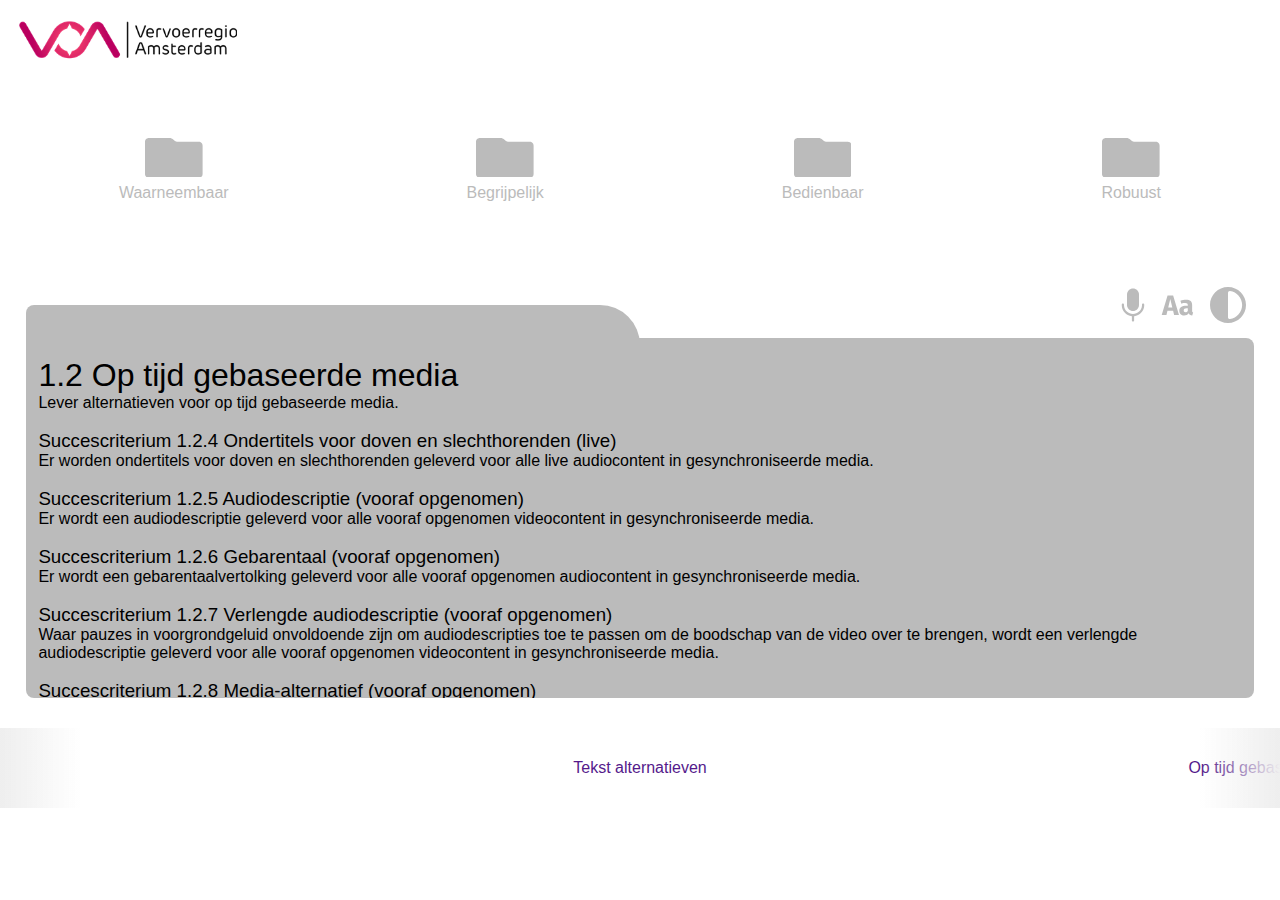
==== bedienbaar.html @ fd8932e3 "v1.2" ====
<!DOCTYPE html>
<html lang="nl">
  <head>
    <meta charset="utf-8" />
    <meta
      name="viewport"
      content="width=device-width,initial-scale=1"
    />
    <title>
        Toolgankelijkheid · Waarneembaar
    </title>
    <link rel="stylesheet" href="../styles/style.css" />
    <link rel="stylesheet" href="../styles/mobile.css" />
    <link rel="stylesheet" href="../styles/tablet.css" />
    <link rel="stylesheet" href="../styles/desktop.css" />
    <link rel="icon" type="image/png" href="/favicon.png" />
  </head>

  <body>
    <header>
      <img
        id="logo"
        src="../assets/logo.png"
        alt="logo Vervoerregio Amsterdam"
      />
    </header>

    <!-- Hieronder bevinden zich de 4 hoofdcategorieën -->
    <aside>
      <a href="" class="categorie">
        <svg
          viewBox="0 0 388 268"
          fill="none"
          xmlns="http://www.w3.org/2000/svg"
        >
          <path
            d="M168.133 0H25.8667C17.2444 0 0 5.16 0 25.8V242C0 250.6 5.17333 267.8 25.8667 267.8H362.133C370.756 267.8 388 262.64 388 242V51.6C388 43 382.827 25.8 362.133 25.8H219.867C215.556 25.8 204.347 23.22 194 12.9C183.653 2.58 172.444 0 168.133 0Z"
          />
        </svg>
        <p>Waarneembaar</p>
      </a>
      <a href="" class="categorie">
        <svg
          viewBox="0 0 388 268"
          fill="none"
          xmlns="http://www.w3.org/2000/svg"
        >
          <path
            d="M168.133 0H25.8667C17.2444 0 0 5.16 0 25.8V242C0 250.6 5.17333 267.8 25.8667 267.8H362.133C370.756 267.8 388 262.64 388 242V51.6C388 43 382.827 25.8 362.133 25.8H219.867C215.556 25.8 204.347 23.22 194 12.9C183.653 2.58 172.444 0 168.133 0Z"
          />
        </svg>
        <p>Begrijpelijk</p>
      </a>
      <a href="" class="categorie">
        <svg
          viewBox="0 0 388 268"
          fill="none"
          xmlns="http://www.w3.org/2000/svg"
        >
          <path
            d="M168.133 0H25.8667C17.2444 0 0 5.16 0 25.8V242C0 250.6 5.17333 267.8 25.8667 267.8H362.133C370.756 267.8 388 262.64 388 242V51.6C388 43 382.827 25.8 362.133 25.8H219.867C215.556 25.8 204.347 23.22 194 12.9C183.653 2.58 172.444 0 168.133 0Z"
          />
        </svg>
        <p>Bedienbaar</p>
      </a>
      <a href="" class="categorie">
        <svg
          viewBox="0 0 388 268"
          fill="none"
          xmlns="http://www.w3.org/2000/svg"
        >
          <path
            d="M168.133 0H25.8667C17.2444 0 0 5.16 0 25.8V242C0 250.6 5.17333 267.8 25.8667 267.8H362.133C370.756 267.8 388 262.64 388 242V51.6C388 43 382.827 25.8 362.133 25.8H219.867C215.556 25.8 204.347 23.22 194 12.9C183.653 2.58 172.444 0 168.133 0Z"
          />
        </svg>
        <p>Robuust</p>
      </a>
    </aside>

    <!-- Dit zijn de drie knoppen om de toegankelijkheid van de content te verbeteren -->
    <ul class="ui-settings">
      <li>
        <a href="">
          <svg
            width="24"
            height="34"
            viewBox="0 0 24 34"
            fill="none"
            xmlns="http://www.w3.org/2000/svg"
          >
            <path
              d="M12 0.5C8.68629 0.5 6 3.18629 6 6.5V17C6 20.3137 8.68629 23 12 23C15.3137 23 18 20.3137 18 17V6.5C18 3.18629 15.3137 0.5 12 0.5Z"
              fill="#BBBBBB"
            />
            <path
              d="M1.875 15.5C1.25369 15.5 0.75 16.0037 0.75 16.625V17C0.75 22.8335 5.19002 27.63 10.875 28.1945V32.375C10.875 32.9963 11.3787 33.5 12 33.5C12.6213 33.5 13.125 32.9963 13.125 32.375V28.1945C18.81 27.63 23.25 22.8335 23.25 17V16.625C23.25 16.0037 22.7463 15.5 22.125 15.5C21.5037 15.5 21 16.0037 21 16.625V17C21 17.2526 20.9896 17.5026 20.9692 17.75C20.5881 22.3697 16.7179 26 12 26C7.28201 26 3.41192 22.3697 3.03081 17.75C3.01041 17.5026 3 17.2526 3 17V16.625C3 16.0037 2.49631 15.5 1.875 15.5Z"
              fill="#BBBBBB"
            />
          </svg>
        </a>
      </li>
      <li>
        <a href="">
          <svg
            width="33"
            height="21"
            viewBox="0 0 33 21"
            fill="none"
            xmlns="http://www.w3.org/2000/svg"
          >
            <path
              d="M13.1123 20L12.1043 15.828H6.44827L5.46827 20H0.708266L6.56027 0.595999H12.1323L17.9843 20H13.1123ZM7.23227 12.496H11.3203L9.27627 3.928L7.23227 12.496ZM31.1399 15.688C31.1399 16.248 31.2146 16.6587 31.3639 16.92C31.5319 17.1813 31.7932 17.3773 32.1479 17.508L31.2239 20.392C30.3092 20.3173 29.5626 20.1213 28.9839 19.804C28.4052 19.468 27.9572 18.9453 27.6399 18.236C26.6692 19.7293 25.1759 20.476 23.1599 20.476C21.6852 20.476 20.5092 20.0467 19.6319 19.188C18.7546 18.3293 18.3159 17.2093 18.3159 15.828C18.3159 14.204 18.9132 12.9627 20.1079 12.104C21.3026 11.2453 23.0292 10.816 25.2879 10.816H26.7999V10.172C26.7999 9.29467 26.6132 8.69733 26.2399 8.38C25.8666 8.044 25.2132 7.876 24.2799 7.876C23.7946 7.876 23.2066 7.95067 22.5159 8.1C21.8252 8.23067 21.1159 8.41733 20.3879 8.66L19.3799 5.748C20.3132 5.39333 21.2652 5.12267 22.2359 4.936C23.2252 4.74933 24.1399 4.656 24.9799 4.656C27.1079 4.656 28.6666 5.09467 29.6559 5.972C30.6452 6.84933 31.1399 8.16533 31.1399 9.92V15.688ZM24.4479 17.312C25.4559 17.312 26.2399 16.836 26.7999 15.884V13.252H25.7079C24.6999 13.252 23.9439 13.4293 23.4399 13.784C22.9546 14.1387 22.7119 14.6893 22.7119 15.436C22.7119 16.0333 22.8612 16.5 23.1599 16.836C23.4772 17.1533 23.9066 17.312 24.4479 17.312Z"
              fill="#BBBBBB"
            />
          </svg>
        </a>
      </li>
      <li>
        <a href="">
          <svg
            width="36"
            height="36"
            viewBox="0 0 36 36"
            fill="none"
            xmlns="http://www.w3.org/2000/svg"
          >
            <path
              fill-rule="evenodd"
              clip-rule="evenodd"
              d="M18 36C27.9411 36 36 27.9411 36 18C36 8.05887 27.9411 0 18 0C8.05887 0 0 8.05887 0 18C0 27.9411 8.05887 36 18 36ZM19.9943 32.0033C26.8608 31.0343 32.1429 25.134 32.1429 18C32.1429 10.866 26.8608 4.96574 19.9943 3.99665C18.9005 3.84229 18 4.75091 18 5.85548L18 18L18 30.1445C18 31.2491 18.9005 32.1577 19.9943 32.0033Z"
              fill="#BBBBBB"
            />
          </svg>
        </a>
      </li>
    </ul>
    <!-- Dit is de sectie waar de content staat -->
    <main>
      <section class="folder">
        <div class="content">
          <h1>1.2 Op tijd gebaseerde media</h1>
          <p>
            Lever alternatieven voor op tijd gebaseerde
            media.
          </p>
          <br />
          <h3>
            Succescriterium 1.2.4 Ondertitels voor doven en
            slechthorenden (live)
          </h3>
          <p>
            Er worden ondertitels voor doven en
            slechthorenden geleverd voor alle live
            audiocontent in gesynchroniseerde media.
          </p>
          <br />
          <h3>
            Succescriterium 1.2.5 Audiodescriptie (vooraf
            opgenomen)
          </h3>
          <p>
            Er wordt een audiodescriptie geleverd voor alle
            vooraf opgenomen videocontent in
            gesynchroniseerde media.
          </p>
          <br />
          <h3>
            Succescriterium 1.2.6 Gebarentaal (vooraf
            opgenomen)
          </h3>
          <p>
            Er wordt een gebarentaalvertolking geleverd voor
            alle vooraf opgenomen audiocontent in
            gesynchroniseerde media.
          </p>
          <br />
          <h3>
            Succescriterium 1.2.7 Verlengde audiodescriptie
            (vooraf opgenomen)
          </h3>
          <p>
            Waar pauzes in voorgrondgeluid onvoldoende zijn
            om audiodescripties toe te passen om de
            boodschap van de video over te brengen, wordt
            een verlengde audiodescriptie geleverd voor alle
            vooraf opgenomen videocontent in
            gesynchroniseerde media.
          </p>
          <br />
          <h3>
            Succescriterium 1.2.8 Media-alternatief (vooraf
            opgenomen)
          </h3>
          <p>
            Er wordt een alternatief geleverd voor op tijd
            gebaseerde media voor alle vooraf opgenomen
            gesynchroniseerde media en voor alle vooraf
            opgenomen louter-videobeeld media.
          </p>
          <br />
          <h3>
            Succescriterium 1.2.9 Louter-geluid (live)
          </h3>
          <p>
            Er wordt een alternatief geleverd voor op tijd
            gebaseerde media dat equivalente informatie
            presenteert voor live louter-geluid content.
          </p>
        </div>
      </section>
    </main>

    <!-- Hier bevindt zich de scroll-snap voor de subcategorieën -->
    <footer class="holster">
      <div class="left-fade"></div>
      <ul
        class="container x mandatory-scroll-snapping overflow-scroll-gradient"
        dir="ltr"
      >
        <div>
          <li>
            <a href=""> Tekst alternatieven </a>
          </li>
        </div>
        <div>
          <li>
            <a href=""> Op tijd gebaseerde media </a>
          </li>
        </div>
        <div>
          <li>
            <a href=""> Aanpassingen </a>
          </li>
        </div>
        <div>
          <li>
            <a href=""> Onderscheidbaar </a>
          </li>
        </div>
      </ul>
      <div class="right-fade"></div>
    </footer>
  </body>
</html>
---- styles/style.css ----
* {
  box-sizing: border-box;
  margin: 0;
  padding: 0;
}

html {
  scroll-behavior: smooth;
  overflow: hidden;
}

body {
  height: 100vh;
  width: 100vw;
  font-family: Fira sans, sans-serif;
}

header {
  width: 100vw;
  height: 6vh;
  display: block;
  background-color: #fff;
}

header #logo {
  width: 16em;
  height: auto;
  background-color: #fff;
  padding: 0.5em 1.2em;
}

a {
  text-decoration: none;
}

aside {
  width: 100vw;
  height: 25vh;
  display: flex;
  align-items: center;
  justify-content: center;
}

aside a {
  margin: auto;
}

.categorie {
  display: block;
  margin: auto;
  text-align: center;
  color: #bbb;
}

.categorie svg {
  margin: 0.4em auto;
  display: block;
  width: 3.6em;
  height: auto;
  fill: #bbb;
}

main {
  display: block;
  margin: 1.6em;
}

main::before {
  content: "";
  width: 50%;
  height: 2.5em;
  display: block;
  background-color: #bbb;
  border-radius: 0.8em 4em 0em 0em;
}

footer nav {
  scroll-snap-type: mandatory;
  overflow: scroll;
}

footer {
  display: block;
  width: 100vw;
  overflow: scroll;
}

footer ul {
  display: inline-flex;
  align-items: center;
  justify-content: space-between;
}

footer li {
  padding: 1em;
}

li {
  list-style: none;
}

/* Interface */

.ui-settings {
  display: inline-flex;
  align-items: center;
  float: inline-end;
  padding: 0 1.6em;
}

.ui-settings li {
  margin: 0.5em;
}

/* Typografie */

h1,
h2,
h3,
h4,
h5,
h6 {
  font-family: Fira Sans, sans-serif;
  font-weight: 400;
}

/* Folder section */

.folder {
  width: auto;
  height: 40vh;
  display: inline-block;
  margin: auto;
  position: relative;
  background-color: #bbb;
  border-radius: 0 0.5em 0.5em 0.5em;
  padding: 1.2em 0.8em;
  margin-top: -0.4em;
  overflow: scroll;
}

.folder span {
  position: sticky;
}

/* Scroll snap type footer */
.holster {
  display: flex;
  align-items: center;
  justify-content: space-between;
  flex-flow: column nowrap;
}

.container {
  display: flex;
  overflow: auto;
  outline: 1px dashed lightgray;
  flex: none;
}

.container.x {
  width: 100%;
  height: 5em;
  flex-flow: row nowrap;
}

/* scroll-snap */
.x.mandatory-scroll-snapping {
  scroll-snap-type: x mandatory;
}

.x.proximity-scroll-snapping {
  scroll-snap-type: x proximity;
}

.container > div {
  text-align: center;
  scroll-snap-align: center;
  flex: none;
}

.x.container > div {
  width: 50%;
}

.x.container > div:first-child {
  margin-left: 25%;
}

.x.container > div:last-child {
  margin-right: 25%;
}

.left-fade {
  width: 5em;
  height: 5em;
  display: inline-flex;
  position: fixed;
  left: 0;
  background: linear-gradient(90deg, rgba(238,238,238,1) 0%, rgba(238,238,238,0) 100%);
}

.right-fade {
  width: 5em;
  height: 5em;
  display: inline-flex;
  position: fixed;
  right: 0;
  background: linear-gradient(90deg, rgba(238,238,238,0) 0%, rgba(238,238,238,1) 100%);
}
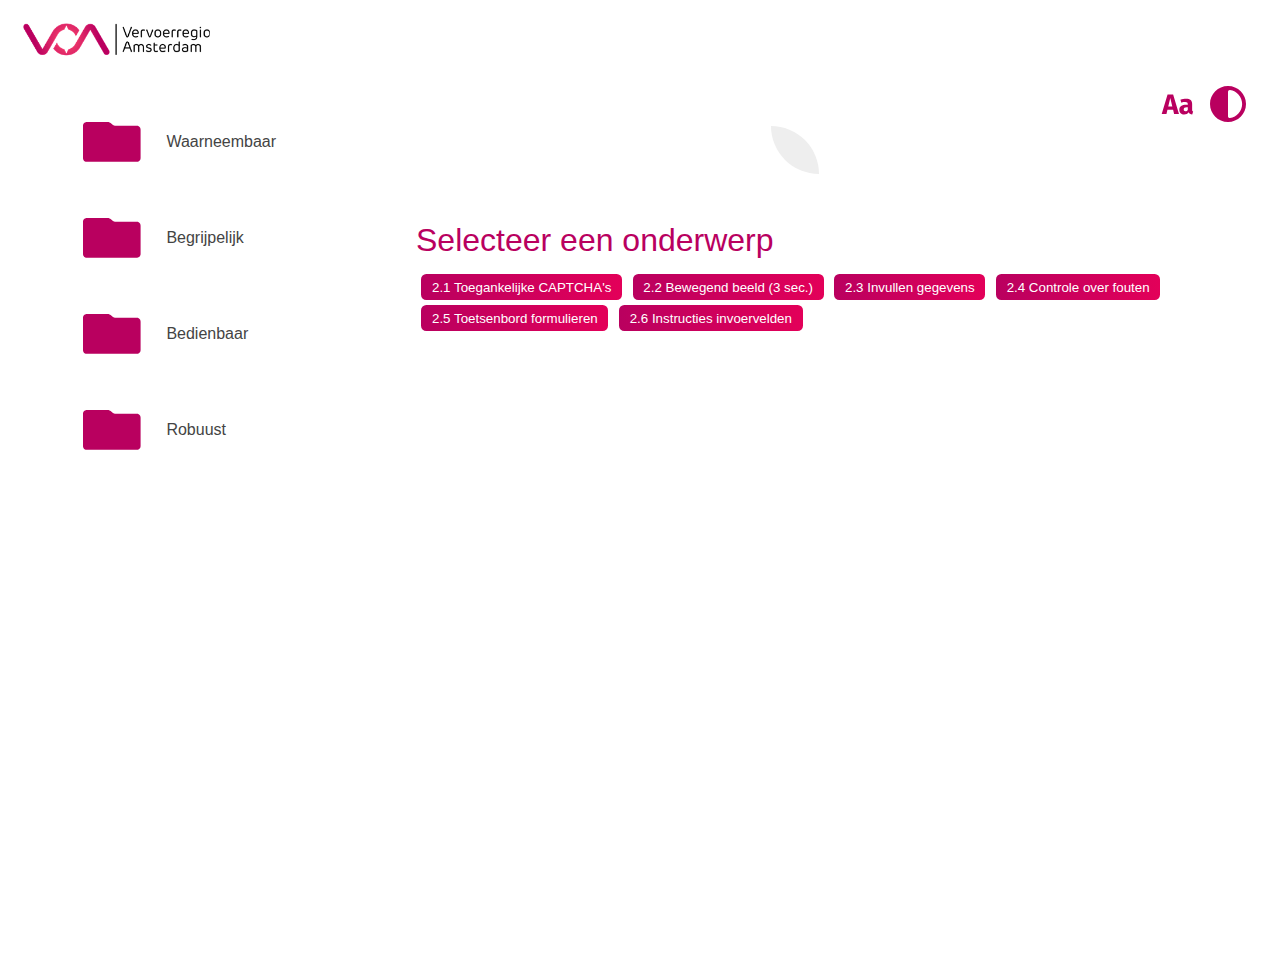
==== commit 8a419954: "v3.0" ====
--- a/bedienbaar.html
+++ b/bedienbaar.html
@@ -7,7 +7,7 @@
       content="width=device-width,initial-scale=1"
     />
     <title>
-        Toolgankelijkheid · Waarneembaar
+        Toolgankelijkheid · Bedienbaar
     </title>
     <link rel="stylesheet" href="../styles/style.css" />
     <link rel="stylesheet" href="../styles/mobile.css" />
@@ -18,16 +18,19 @@
 
   <body>
     <header>
-      <img
-        id="logo"
-        src="../assets/logo.png"
-        alt="logo Vervoerregio Amsterdam"
-      />
+      <a href="/">
+        <img
+          id="logo"
+          src="../assets/logo.png"
+          alt="logo Vervoerregio Amsterdam"
+        />
+      </a>
+      <div id="after-curve"></div>
     </header>
 
     <!-- Hieronder bevinden zich de 4 hoofdcategorieën -->
-    <aside>
-      <a href="" class="categorie">
+    <aside class="cntt">
+      <a href="waarneembaar.html" class="categorie">
         <svg
           viewBox="0 0 388 268"
           fill="none"
@@ -39,7 +42,7 @@
         </svg>
         <p>Waarneembaar</p>
       </a>
-      <a href="" class="categorie">
+      <a href="./begrijpelijk.html" class="categorie">
         <svg
           viewBox="0 0 388 268"
           fill="none"
@@ -51,7 +54,7 @@
         </svg>
         <p>Begrijpelijk</p>
       </a>
-      <a href="" class="categorie">
+      <a href="./bedienbaar.html" class="categorie">
         <svg
           viewBox="0 0 388 268"
           fill="none"
@@ -63,7 +66,7 @@
         </svg>
         <p>Bedienbaar</p>
       </a>
-      <a href="" class="categorie">
+      <a href="./robuust.html" class="categorie">
         <svg
           viewBox="0 0 388 268"
           fill="none"
@@ -80,27 +83,7 @@
     <!-- Dit zijn de drie knoppen om de toegankelijkheid van de content te verbeteren -->
     <ul class="ui-settings">
       <li>
-        <a href="">
-          <svg
-            width="24"
-            height="34"
-            viewBox="0 0 24 34"
-            fill="none"
-            xmlns="http://www.w3.org/2000/svg"
-          >
-            <path
-              d="M12 0.5C8.68629 0.5 6 3.18629 6 6.5V17C6 20.3137 8.68629 23 12 23C15.3137 23 18 20.3137 18 17V6.5C18 3.18629 15.3137 0.5 12 0.5Z"
-              fill="#BBBBBB"
-            />
-            <path
-              d="M1.875 15.5C1.25369 15.5 0.75 16.0037 0.75 16.625V17C0.75 22.8335 5.19002 27.63 10.875 28.1945V32.375C10.875 32.9963 11.3787 33.5 12 33.5C12.6213 33.5 13.125 32.9963 13.125 32.375V28.1945C18.81 27.63 23.25 22.8335 23.25 17V16.625C23.25 16.0037 22.7463 15.5 22.125 15.5C21.5037 15.5 21 16.0037 21 16.625V17C21 17.2526 20.9896 17.5026 20.9692 17.75C20.5881 22.3697 16.7179 26 12 26C7.28201 26 3.41192 22.3697 3.03081 17.75C3.01041 17.5026 3 17.2526 3 17V16.625C3 16.0037 2.49631 15.5 1.875 15.5Z"
-              fill="#BBBBBB"
-            />
-          </svg>
-        </a>
-      </li>
-      <li>
-        <a href="">
+        <a onclick="element">
           <svg
             width="33"
             height="21"
@@ -110,11 +93,12 @@
           >
             <path
               d="M13.1123 20L12.1043 15.828H6.44827L5.46827 20H0.708266L6.56027 0.595999H12.1323L17.9843 20H13.1123ZM7.23227 12.496H11.3203L9.27627 3.928L7.23227 12.496ZM31.1399 15.688C31.1399 16.248 31.2146 16.6587 31.3639 16.92C31.5319 17.1813 31.7932 17.3773 32.1479 17.508L31.2239 20.392C30.3092 20.3173 29.5626 20.1213 28.9839 19.804C28.4052 19.468 27.9572 18.9453 27.6399 18.236C26.6692 19.7293 25.1759 20.476 23.1599 20.476C21.6852 20.476 20.5092 20.0467 19.6319 19.188C18.7546 18.3293 18.3159 17.2093 18.3159 15.828C18.3159 14.204 18.9132 12.9627 20.1079 12.104C21.3026 11.2453 23.0292 10.816 25.2879 10.816H26.7999V10.172C26.7999 9.29467 26.6132 8.69733 26.2399 8.38C25.8666 8.044 25.2132 7.876 24.2799 7.876C23.7946 7.876 23.2066 7.95067 22.5159 8.1C21.8252 8.23067 21.1159 8.41733 20.3879 8.66L19.3799 5.748C20.3132 5.39333 21.2652 5.12267 22.2359 4.936C23.2252 4.74933 24.1399 4.656 24.9799 4.656C27.1079 4.656 28.6666 5.09467 29.6559 5.972C30.6452 6.84933 31.1399 8.16533 31.1399 9.92V15.688ZM24.4479 17.312C25.4559 17.312 26.2399 16.836 26.7999 15.884V13.252H25.7079C24.6999 13.252 23.9439 13.4293 23.4399 13.784C22.9546 14.1387 22.7119 14.6893 22.7119 15.436C22.7119 16.0333 22.8612 16.5 23.1599 16.836C23.4772 17.1533 23.9066 17.312 24.4479 17.312Z"
-              fill="#BBBBBB"
+              fill=""
             />
           </svg>
         </a>
       </li>
+
       <li>
         <a href="">
           <svg
@@ -128,117 +112,421 @@
               fill-rule="evenodd"
               clip-rule="evenodd"
               d="M18 36C27.9411 36 36 27.9411 36 18C36 8.05887 27.9411 0 18 0C8.05887 0 0 8.05887 0 18C0 27.9411 8.05887 36 18 36ZM19.9943 32.0033C26.8608 31.0343 32.1429 25.134 32.1429 18C32.1429 10.866 26.8608 4.96574 19.9943 3.99665C18.9005 3.84229 18 4.75091 18 5.85548L18 18L18 30.1445C18 31.2491 18.9005 32.1577 19.9943 32.0033Z"
-              fill="#BBBBBB"
+              fill=""
             />
           </svg>
         </a>
       </li>
     </ul>
+
     <!-- Dit is de sectie waar de content staat -->
-    <main>
+
+    <main class="subject">
+      <div class="toptab">
+        <div class="tab"></div>
+        <div class="curve"></div>
+        <div class="curve-bg"></div>
+      </div>
       <section class="folder">
         <div class="content">
-          <h1>1.2 Op tijd gebaseerde media</h1>
-          <p>
-            Lever alternatieven voor op tijd gebaseerde
-            media.
-          </p>
-          <br />
-          <h3>
-            Succescriterium 1.2.4 Ondertitels voor doven en
-            slechthorenden (live)
-          </h3>
-          <p>
-            Er worden ondertitels voor doven en
-            slechthorenden geleverd voor alle live
-            audiocontent in gesynchroniseerde media.
-          </p>
-          <br />
-          <h3>
-            Succescriterium 1.2.5 Audiodescriptie (vooraf
-            opgenomen)
-          </h3>
-          <p>
-            Er wordt een audiodescriptie geleverd voor alle
-            vooraf opgenomen videocontent in
-            gesynchroniseerde media.
-          </p>
-          <br />
-          <h3>
-            Succescriterium 1.2.6 Gebarentaal (vooraf
-            opgenomen)
-          </h3>
-          <p>
-            Er wordt een gebarentaalvertolking geleverd voor
-            alle vooraf opgenomen audiocontent in
-            gesynchroniseerde media.
-          </p>
-          <br />
-          <h3>
-            Succescriterium 1.2.7 Verlengde audiodescriptie
-            (vooraf opgenomen)
-          </h3>
-          <p>
-            Waar pauzes in voorgrondgeluid onvoldoende zijn
-            om audiodescripties toe te passen om de
-            boodschap van de video over te brengen, wordt
-            een verlengde audiodescriptie geleverd voor alle
-            vooraf opgenomen videocontent in
-            gesynchroniseerde media.
-          </p>
-          <br />
-          <h3>
-            Succescriterium 1.2.8 Media-alternatief (vooraf
-            opgenomen)
-          </h3>
-          <p>
-            Er wordt een alternatief geleverd voor op tijd
-            gebaseerde media voor alle vooraf opgenomen
-            gesynchroniseerde media en voor alle vooraf
-            opgenomen louter-videobeeld media.
-          </p>
-          <br />
-          <h3>
-            Succescriterium 1.2.9 Louter-geluid (live)
-          </h3>
-          <p>
-            Er wordt een alternatief geleverd voor op tijd
-            gebaseerde media dat equivalente informatie
-            presenteert voor live louter-geluid content.
-          </p>
+          <h1>Selecteer een onderwerp</h1>
+          <div class="subcat">
+            <button
+              class="subcat-btn"
+              onclick="toggle('article3_1')"
+            >
+              2.1 Toegankelijke CAPTCHA's
+            </button>
+            <button
+              class="subcat-btn"
+              onclick="toggle('article3_2')"
+            >
+              2.2 Bewegend beeld (3 sec.)
+            </button>
+            <button
+              class="subcat-btn"
+              onclick="toggle('article3_3')"
+            >
+              2.3 Invullen gegevens
+            </button>
+            <button
+              class="subcat-btn"
+              onclick="toggle('article3_4')"
+            >
+              2.4 Controle over fouten
+            </button>
+            <button
+              class="subcat-btn"
+              onclick="toggle('article3_5')"
+            >
+              2.5 Toetsenbord formulieren
+            </button>
+            <button
+              class="subcat-btn"
+              onclick="toggle('article3_6')"
+            >
+              2.6 Instructies invoervelden 
+            </button>
+          </div>
+          <article id="article3_1" style="display: none">
+            <h1>
+              CAPTCHA’s zijn toegankelijk voor iedereen.  
+            </h1>
+            <br />
+            <span>
+              <svg
+                width="24"
+                height="24"
+                viewBox="0 0 24 24"
+                fill="none"
+                xmlns="http://www.w3.org/2000/svg"
+              >
+                <path
+                  d="M11.4759 16.95C11.1997 16.95 10.9759 16.7261 10.9759 16.45V10.5864C10.9759 10.3102 11.1997 10.0864 11.4759 10.0864H12.5181C12.7943 10.0864 13.0181 10.3102 13.0181 10.5864V16.45C13.0181 16.7261 12.7943 16.95 12.5181 16.95H11.4759Z"
+                  fill=""
+                />
+                <path
+                  d="M12.0018 8.63715C11.6982 8.63715 11.4377 8.53647 11.2204 8.33512C11.0062 8.13058 10.8992 7.88608 10.8992 7.60164C10.8992 7.32039 11.0062 7.07909 11.2204 6.87774C11.4377 6.67319 11.6982 6.57092 12.0018 6.57092C12.3054 6.57092 12.5643 6.67319 12.7784 6.87774C12.9958 7.07909 13.1044 7.32039 13.1044 7.60164C13.1044 7.88608 12.9958 8.13058 12.7784 8.33512C12.5643 8.53647 12.3054 8.63715 12.0018 8.63715Z"
+                  fill=""
+                />
+                <path
+                  fill-rule="evenodd"
+                  clip-rule="evenodd"
+                  d="M22 12C22 17.5228 17.5228 22 12 22C6.47715 22 2 17.5228 2 12C2 6.47715 6.47715 2 12 2C17.5228 2 22 6.47715 22 12ZM20 12C20 16.4183 16.4183 20 12 20C7.58172 20 4 16.4183 4 12C4 7.58172 7.58172 4 12 4C16.4183 4 20 7.58172 20 12Z"
+                  fill=""
+                />
+              </svg>
+
+              <h2 class="uitleg">Uitleg</h2>
+            </span>
+            <p>
+              Een toegankelijke CAPTCHA moet op zijn minst beschikbaar zijn als audiofragment welke je met het toetsenbord kan bereiken. 
+            </p>
+            <br />
+            <span>
+              <svg
+                width="24"
+                height="24"
+                viewBox="0 0 24 24"
+                fill="none"
+                xmlns="http://www.w3.org/2000/svg"
+              >
+                <path
+                  d="M12 5C11.4477 5 11 5.44772 11 6C11 6.55229 11.4477 7 12 7C12.2626 7 12.5227 7.05173 12.7654 7.15224C13.008 7.25275 13.2285 7.40007 13.4142 7.58579C13.5999 7.7715 13.7473 7.99198 13.8478 8.23463C13.9483 8.47728 14 8.73736 14 9C14 9.55229 14.4477 10 15 10C15.5523 10 16 9.55229 16 9C16 8.47471 15.8965 7.95457 15.6955 7.46927C15.4945 6.98396 15.1999 6.54301 14.8284 6.17157C14.457 5.80014 14.016 5.5055 13.5307 5.30448C13.0454 5.10346 12.5253 5 12 5Z"
+                  fill=""
+                />
+                <path
+                  fill-rule="evenodd"
+                  clip-rule="evenodd"
+                  d="M17.1631 15.111C16.4902 15.6802 16 16.4725 16 17.3539C16 18.263 15.263 19 14.3539 19H9.64609C8.73698 19 8 18.263 8 17.3539C8 16.4725 7.50985 15.6802 6.83686 15.111C5.10173 13.6436 4 11.4504 4 9C4 4.58172 7.58172 1 12 1C16.4183 1 20 4.58172 20 9C20 11.4504 18.8983 13.6436 17.1631 15.111ZM15.8716 13.584C17.1766 12.4802 18 10.8373 18 9C18 5.68629 15.3137 3 12 3C8.68629 3 6 5.68629 6 9C6 10.8373 6.82336 12.4802 8.12838 13.584C9.02581 14.3429 9.8681 15.5206 9.98596 17H14.014C14.1319 15.5206 14.9742 14.3429 15.8716 13.584Z"
+                  fill=""
+                />
+                <path
+                  d="M8 22C8 21.4477 8.44772 21 9 21H15C15.5523 21 16 21.4477 16 22C16 22.5523 15.5523 23 15 23H9C8.44772 23 8 22.5523 8 22Z"
+                  fill=""
+                />
+              </svg>
+              <h2 class="tip">Tip</h2>
+            </span>
+            <p>
+              Je kunt ook een vernieuwde CAPTCHA of andere controles gebruiken. 
+            </p>
+          </article>
+          <article id="article3_2" style="display: none">
+            <h1>
+              Bewegend beeld en geluid dat automatisch start kan uitgezet worden of stopt binnen 3 seconden.
+            </h1>
+            <br />
+            <span>
+              <svg
+                width="24"
+                height="24"
+                viewBox="0 0 24 24"
+                fill="none"
+                xmlns="http://www.w3.org/2000/svg"
+              >
+                <path
+                  d="M12 5C11.4477 5 11 5.44772 11 6C11 6.55229 11.4477 7 12 7C12.2626 7 12.5227 7.05173 12.7654 7.15224C13.008 7.25275 13.2285 7.40007 13.4142 7.58579C13.5999 7.7715 13.7473 7.99198 13.8478 8.23463C13.9483 8.47728 14 8.73736 14 9C14 9.55229 14.4477 10 15 10C15.5523 10 16 9.55229 16 9C16 8.47471 15.8965 7.95457 15.6955 7.46927C15.4945 6.98396 15.1999 6.54301 14.8284 6.17157C14.457 5.80014 14.016 5.5055 13.5307 5.30448C13.0454 5.10346 12.5253 5 12 5Z"
+                  fill=""
+                />
+                <path
+                  fill-rule="evenodd"
+                  clip-rule="evenodd"
+                  d="M17.1631 15.111C16.4902 15.6802 16 16.4725 16 17.3539C16 18.263 15.263 19 14.3539 19H9.64609C8.73698 19 8 18.263 8 17.3539C8 16.4725 7.50985 15.6802 6.83686 15.111C5.10173 13.6436 4 11.4504 4 9C4 4.58172 7.58172 1 12 1C16.4183 1 20 4.58172 20 9C20 11.4504 18.8983 13.6436 17.1631 15.111ZM15.8716 13.584C17.1766 12.4802 18 10.8373 18 9C18 5.68629 15.3137 3 12 3C8.68629 3 6 5.68629 6 9C6 10.8373 6.82336 12.4802 8.12838 13.584C9.02581 14.3429 9.8681 15.5206 9.98596 17H14.014C14.1319 15.5206 14.9742 14.3429 15.8716 13.584Z"
+                  fill=""
+                />
+                <path
+                  d="M8 22C8 21.4477 8.44772 21 9 21H15C15.5523 21 16 21.4477 16 22C16 22.5523 15.5523 23 15 23H9C8.44772 23 8 22.5523 8 22Z"
+                  fill=""
+                />
+              </svg>
+              <h2 class="tip">Tip</h2>
+            </span>
+            <p>
+              Beter is om helemaal geen beeld en geluid te gebruiken dat automatisch start.
+            </p>
+          </article>
+          <article id="article3_3" style="display: none">
+            <h1>
+              Bezoekers hebben geen last van een tijdslimiet bij het invullen van gegevens 
+            </h1>
+            <br />
+            <span>
+              <svg
+                width="24"
+                height="24"
+                viewBox="0 0 24 24"
+                fill="none"
+                xmlns="http://www.w3.org/2000/svg"
+              >
+                <path
+                  d="M11.4759 16.95C11.1997 16.95 10.9759 16.7261 10.9759 16.45V10.5864C10.9759 10.3102 11.1997 10.0864 11.4759 10.0864H12.5181C12.7943 10.0864 13.0181 10.3102 13.0181 10.5864V16.45C13.0181 16.7261 12.7943 16.95 12.5181 16.95H11.4759Z"
+                  fill=""
+                />
+                <path
+                  d="M12.0018 8.63715C11.6982 8.63715 11.4377 8.53647 11.2204 8.33512C11.0062 8.13058 10.8992 7.88608 10.8992 7.60164C10.8992 7.32039 11.0062 7.07909 11.2204 6.87774C11.4377 6.67319 11.6982 6.57092 12.0018 6.57092C12.3054 6.57092 12.5643 6.67319 12.7784 6.87774C12.9958 7.07909 13.1044 7.32039 13.1044 7.60164C13.1044 7.88608 12.9958 8.13058 12.7784 8.33512C12.5643 8.53647 12.3054 8.63715 12.0018 8.63715Z"
+                  fill=""
+                />
+                <path
+                  fill-rule="evenodd"
+                  clip-rule="evenodd"
+                  d="M22 12C22 17.5228 17.5228 22 12 22C6.47715 22 2 17.5228 2 12C2 6.47715 6.47715 2 12 2C17.5228 2 22 6.47715 22 12ZM20 12C20 16.4183 16.4183 20 12 20C7.58172 20 4 16.4183 4 12C4 7.58172 7.58172 4 12 4C16.4183 4 20 7.58172 20 12Z"
+                  fill=""
+                />
+              </svg>
+
+              <h2 class="uitleg">Uitleg</h2>
+            </span>
+            <p>
+              Sommige bezoekers hebben meer tijd dan gemiddeld nodig om gegevens in te vullen. Bijvoorbeeld omdat zij voorleessoftware gebruiken of dyslectisch zijn. Deze bezoekers moeten de tijdslimiet op kunnen heffen of verlengen.
+            </p>
+            <br />
+            <span>
+              <svg
+                width="24"
+                height="24"
+                viewBox="0 0 24 24"
+                fill="none"
+                xmlns="http://www.w3.org/2000/svg"
+              >
+                <path
+                  d="M12 5C11.4477 5 11 5.44772 11 6C11 6.55229 11.4477 7 12 7C12.2626 7 12.5227 7.05173 12.7654 7.15224C13.008 7.25275 13.2285 7.40007 13.4142 7.58579C13.5999 7.7715 13.7473 7.99198 13.8478 8.23463C13.9483 8.47728 14 8.73736 14 9C14 9.55229 14.4477 10 15 10C15.5523 10 16 9.55229 16 9C16 8.47471 15.8965 7.95457 15.6955 7.46927C15.4945 6.98396 15.1999 6.54301 14.8284 6.17157C14.457 5.80014 14.016 5.5055 13.5307 5.30448C13.0454 5.10346 12.5253 5 12 5Z"
+                  fill=""
+                />
+                <path
+                  fill-rule="evenodd"
+                  clip-rule="evenodd"
+                  d="M17.1631 15.111C16.4902 15.6802 16 16.4725 16 17.3539C16 18.263 15.263 19 14.3539 19H9.64609C8.73698 19 8 18.263 8 17.3539C8 16.4725 7.50985 15.6802 6.83686 15.111C5.10173 13.6436 4 11.4504 4 9C4 4.58172 7.58172 1 12 1C16.4183 1 20 4.58172 20 9C20 11.4504 18.8983 13.6436 17.1631 15.111ZM15.8716 13.584C17.1766 12.4802 18 10.8373 18 9C18 5.68629 15.3137 3 12 3C8.68629 3 6 5.68629 6 9C6 10.8373 6.82336 12.4802 8.12838 13.584C9.02581 14.3429 9.8681 15.5206 9.98596 17H14.014C14.1319 15.5206 14.9742 14.3429 15.8716 13.584Z"
+                  fill=""
+                />
+                <path
+                  d="M8 22C8 21.4477 8.44772 21 9 21H15C15.5523 21 16 21.4477 16 22C16 22.5523 15.5523 23 15 23H9C8.44772 23 8 22.5523 8 22Z"
+                  fill=""
+                />
+              </svg>
+              <h2 class="tip">Tip</h2>
+            </span>
+            <p>
+              Zorg ervoor dat de gebruiker de tijdslimiet kan stopzetten, aanpassen of uitbreiden
+            </p>
+          </article>
+          <article id="article3_4" style="display: none">
+            <h1>
+              Bezoekers kunnen zelf fouten voorkomen bij formulieren waarbij belangrijke acties in gang worden gezet door te annuleren, controleren of bevestigen.
+            </h1>
+            <br />
+            <span>
+              <svg
+                width="24"
+                height="24"
+                viewBox="0 0 24 24"
+                fill="none"
+                xmlns="http://www.w3.org/2000/svg"
+              >
+                <path
+                  d="M11.4759 16.95C11.1997 16.95 10.9759 16.7261 10.9759 16.45V10.5864C10.9759 10.3102 11.1997 10.0864 11.4759 10.0864H12.5181C12.7943 10.0864 13.0181 10.3102 13.0181 10.5864V16.45C13.0181 16.7261 12.7943 16.95 12.5181 16.95H11.4759Z"
+                  fill=""
+                />
+                <path
+                  d="M12.0018 8.63715C11.6982 8.63715 11.4377 8.53647 11.2204 8.33512C11.0062 8.13058 10.8992 7.88608 10.8992 7.60164C10.8992 7.32039 11.0062 7.07909 11.2204 6.87774C11.4377 6.67319 11.6982 6.57092 12.0018 6.57092C12.3054 6.57092 12.5643 6.67319 12.7784 6.87774C12.9958 7.07909 13.1044 7.32039 13.1044 7.60164C13.1044 7.88608 12.9958 8.13058 12.7784 8.33512C12.5643 8.53647 12.3054 8.63715 12.0018 8.63715Z"
+                  fill=""
+                />
+                <path
+                  fill-rule="evenodd"
+                  clip-rule="evenodd"
+                  d="M22 12C22 17.5228 17.5228 22 12 22C6.47715 22 2 17.5228 2 12C2 6.47715 6.47715 2 12 2C17.5228 2 22 6.47715 22 12ZM20 12C20 16.4183 16.4183 20 12 20C7.58172 20 4 16.4183 4 12C4 7.58172 7.58172 4 12 4C16.4183 4 20 7.58172 20 12Z"
+                  fill=""
+                />
+              </svg>
+
+              <h2 class="uitleg">Uitleg</h2>
+            </span>
+            <p>
+              Soms kan het verkeerd invullen van een formulier ingrijpende gevolgen hebben. Door bezoekers de mogelijkheid te bieden een inzending terug te trekken, help je hen grote fouten voorkomen.
+            </p>
+            <br />
+            <span>
+              <svg
+                width="24"
+                height="24"
+                viewBox="0 0 24 24"
+                fill="none"
+                xmlns="http://www.w3.org/2000/svg"
+              >
+                <path
+                  d="M12 5C11.4477 5 11 5.44772 11 6C11 6.55229 11.4477 7 12 7C12.2626 7 12.5227 7.05173 12.7654 7.15224C13.008 7.25275 13.2285 7.40007 13.4142 7.58579C13.5999 7.7715 13.7473 7.99198 13.8478 8.23463C13.9483 8.47728 14 8.73736 14 9C14 9.55229 14.4477 10 15 10C15.5523 10 16 9.55229 16 9C16 8.47471 15.8965 7.95457 15.6955 7.46927C15.4945 6.98396 15.1999 6.54301 14.8284 6.17157C14.457 5.80014 14.016 5.5055 13.5307 5.30448C13.0454 5.10346 12.5253 5 12 5Z"
+                  fill=""
+                />
+                <path
+                  fill-rule="evenodd"
+                  clip-rule="evenodd"
+                  d="M17.1631 15.111C16.4902 15.6802 16 16.4725 16 17.3539C16 18.263 15.263 19 14.3539 19H9.64609C8.73698 19 8 18.263 8 17.3539C8 16.4725 7.50985 15.6802 6.83686 15.111C5.10173 13.6436 4 11.4504 4 9C4 4.58172 7.58172 1 12 1C16.4183 1 20 4.58172 20 9C20 11.4504 18.8983 13.6436 17.1631 15.111ZM15.8716 13.584C17.1766 12.4802 18 10.8373 18 9C18 5.68629 15.3137 3 12 3C8.68629 3 6 5.68629 6 9C6 10.8373 6.82336 12.4802 8.12838 13.584C9.02581 14.3429 9.8681 15.5206 9.98596 17H14.014C14.1319 15.5206 14.9742 14.3429 15.8716 13.584Z"
+                  fill=""
+                />
+                <path
+                  d="M8 22C8 21.4477 8.44772 21 9 21H15C15.5523 21 16 21.4477 16 22C16 22.5523 15.5523 23 15 23H9C8.44772 23 8 22.5523 8 22Z"
+                  fill=""
+                />
+              </svg>
+              <h2 class="tip">Tip</h2>
+            </span>
+            Let vooral op bij wettelijke en financiële transacties, hier zijn de gevolgen het grootst. 
+            </p>
+          </article>
+          <article id="article3_5" style="display: none">
+            <h1>
+              Alle onderdelen van formulieren zijn via het toetsenbord te bereiken en bedienen in logische volgorde.
+            </h1>
+            <br />
+            <span>
+              <svg
+                width="24"
+                height="24"
+                viewBox="0 0 24 24"
+                fill="none"
+                xmlns="http://www.w3.org/2000/svg"
+              >
+                <path
+                  d="M11.4759 16.95C11.1997 16.95 10.9759 16.7261 10.9759 16.45V10.5864C10.9759 10.3102 11.1997 10.0864 11.4759 10.0864H12.5181C12.7943 10.0864 13.0181 10.3102 13.0181 10.5864V16.45C13.0181 16.7261 12.7943 16.95 12.5181 16.95H11.4759Z"
+                  fill=""
+                />
+                <path
+                  d="M12.0018 8.63715C11.6982 8.63715 11.4377 8.53647 11.2204 8.33512C11.0062 8.13058 10.8992 7.88608 10.8992 7.60164C10.8992 7.32039 11.0062 7.07909 11.2204 6.87774C11.4377 6.67319 11.6982 6.57092 12.0018 6.57092C12.3054 6.57092 12.5643 6.67319 12.7784 6.87774C12.9958 7.07909 13.1044 7.32039 13.1044 7.60164C13.1044 7.88608 12.9958 8.13058 12.7784 8.33512C12.5643 8.53647 12.3054 8.63715 12.0018 8.63715Z"
+                  fill=""
+                />
+                <path
+                  fill-rule="evenodd"
+                  clip-rule="evenodd"
+                  d="M22 12C22 17.5228 17.5228 22 12 22C6.47715 22 2 17.5228 2 12C2 6.47715 6.47715 2 12 2C17.5228 2 22 6.47715 22 12ZM20 12C20 16.4183 16.4183 20 12 20C7.58172 20 4 16.4183 4 12C4 7.58172 7.58172 4 12 4C16.4183 4 20 7.58172 20 12Z"
+                  fill=""
+                />
+              </svg>
+
+              <h2 class="uitleg">Uitleg</h2>
+            </span>
+            <p>
+              Een formulier wat bruikbaar is d.m.v. het toetsenbord zorgt voor een betere gebruikservaring. 
+            </p>
+            <br />
+            <span>
+              <svg
+                width="24"
+                height="24"
+                viewBox="0 0 24 24"
+                fill="none"
+                xmlns="http://www.w3.org/2000/svg"
+              >
+                <path
+                  d="M12 5C11.4477 5 11 5.44772 11 6C11 6.55229 11.4477 7 12 7C12.2626 7 12.5227 7.05173 12.7654 7.15224C13.008 7.25275 13.2285 7.40007 13.4142 7.58579C13.5999 7.7715 13.7473 7.99198 13.8478 8.23463C13.9483 8.47728 14 8.73736 14 9C14 9.55229 14.4477 10 15 10C15.5523 10 16 9.55229 16 9C16 8.47471 15.8965 7.95457 15.6955 7.46927C15.4945 6.98396 15.1999 6.54301 14.8284 6.17157C14.457 5.80014 14.016 5.5055 13.5307 5.30448C13.0454 5.10346 12.5253 5 12 5Z"
+                  fill=""
+                />
+                <path
+                  fill-rule="evenodd"
+                  clip-rule="evenodd"
+                  d="M17.1631 15.111C16.4902 15.6802 16 16.4725 16 17.3539C16 18.263 15.263 19 14.3539 19H9.64609C8.73698 19 8 18.263 8 17.3539C8 16.4725 7.50985 15.6802 6.83686 15.111C5.10173 13.6436 4 11.4504 4 9C4 4.58172 7.58172 1 12 1C16.4183 1 20 4.58172 20 9C20 11.4504 18.8983 13.6436 17.1631 15.111ZM15.8716 13.584C17.1766 12.4802 18 10.8373 18 9C18 5.68629 15.3137 3 12 3C8.68629 3 6 5.68629 6 9C6 10.8373 6.82336 12.4802 8.12838 13.584C9.02581 14.3429 9.8681 15.5206 9.98596 17H14.014C14.1319 15.5206 14.9742 14.3429 15.8716 13.584Z"
+                  fill=""
+                />
+                <path
+                  d="M8 22C8 21.4477 8.44772 21 9 21H15C15.5523 21 16 21.4477 16 22C16 22.5523 15.5523 23 15 23H9C8.44772 23 8 22.5523 8 22Z"
+                  fill=""
+                />
+              </svg>
+              <h2 class="tip">Tip</h2>
+            </span>
+            <p>
+              Gebruik een passende styling die bij de vormgeving past en ook nog eens toegankelijk is.
+            </p>
+          </article>
+          <article id="article3_6" style="display: none">
+            <h1>
+              Alle invoervelden hebben een duidelijke instructie.
+            </h1>
+            <br />
+            <span>
+              <svg
+                width="24"
+                height="24"
+                viewBox="0 0 24 24"
+                fill="none"
+                xmlns="http://www.w3.org/2000/svg"
+              >
+                <path
+                  d="M11.4759 16.95C11.1997 16.95 10.9759 16.7261 10.9759 16.45V10.5864C10.9759 10.3102 11.1997 10.0864 11.4759 10.0864H12.5181C12.7943 10.0864 13.0181 10.3102 13.0181 10.5864V16.45C13.0181 16.7261 12.7943 16.95 12.5181 16.95H11.4759Z"
+                  fill=""
+                />
+                <path
+                  d="M12.0018 8.63715C11.6982 8.63715 11.4377 8.53647 11.2204 8.33512C11.0062 8.13058 10.8992 7.88608 10.8992 7.60164C10.8992 7.32039 11.0062 7.07909 11.2204 6.87774C11.4377 6.67319 11.6982 6.57092 12.0018 6.57092C12.3054 6.57092 12.5643 6.67319 12.7784 6.87774C12.9958 7.07909 13.1044 7.32039 13.1044 7.60164C13.1044 7.88608 12.9958 8.13058 12.7784 8.33512C12.5643 8.53647 12.3054 8.63715 12.0018 8.63715Z"
+                  fill=""
+                />
+                <path
+                  fill-rule="evenodd"
+                  clip-rule="evenodd"
+                  d="M22 12C22 17.5228 17.5228 22 12 22C6.47715 22 2 17.5228 2 12C2 6.47715 6.47715 2 12 2C17.5228 2 22 6.47715 22 12ZM20 12C20 16.4183 16.4183 20 12 20C7.58172 20 4 16.4183 4 12C4 7.58172 7.58172 4 12 4C16.4183 4 20 7.58172 20 12Z"
+                  fill=""
+                />
+              </svg>
+
+              <h2 class="uitleg">Uitleg</h2>
+            </span>
+            <p>
+              Stel jezelf als beheerder de vraag wat je van de gebruiker wilt vragen. Is een invoerveld noodzakelijk? Mogen gebruikers een typefoutje maken?
+            </p>
+            <br />
+            <span>
+              <svg
+                width="24"
+                height="24"
+                viewBox="0 0 24 24"
+                fill="none"
+                xmlns="http://www.w3.org/2000/svg"
+              >
+                <path
+                  d="M12 5C11.4477 5 11 5.44772 11 6C11 6.55229 11.4477 7 12 7C12.2626 7 12.5227 7.05173 12.7654 7.15224C13.008 7.25275 13.2285 7.40007 13.4142 7.58579C13.5999 7.7715 13.7473 7.99198 13.8478 8.23463C13.9483 8.47728 14 8.73736 14 9C14 9.55229 14.4477 10 15 10C15.5523 10 16 9.55229 16 9C16 8.47471 15.8965 7.95457 15.6955 7.46927C15.4945 6.98396 15.1999 6.54301 14.8284 6.17157C14.457 5.80014 14.016 5.5055 13.5307 5.30448C13.0454 5.10346 12.5253 5 12 5Z"
+                  fill=""
+                />
+                <path
+                  fill-rule="evenodd"
+                  clip-rule="evenodd"
+                  d="M17.1631 15.111C16.4902 15.6802 16 16.4725 16 17.3539C16 18.263 15.263 19 14.3539 19H9.64609C8.73698 19 8 18.263 8 17.3539C8 16.4725 7.50985 15.6802 6.83686 15.111C5.10173 13.6436 4 11.4504 4 9C4 4.58172 7.58172 1 12 1C16.4183 1 20 4.58172 20 9C20 11.4504 18.8983 13.6436 17.1631 15.111ZM15.8716 13.584C17.1766 12.4802 18 10.8373 18 9C18 5.68629 15.3137 3 12 3C8.68629 3 6 5.68629 6 9C6 10.8373 6.82336 12.4802 8.12838 13.584C9.02581 14.3429 9.8681 15.5206 9.98596 17H14.014C14.1319 15.5206 14.9742 14.3429 15.8716 13.584Z"
+                  fill=""
+                />
+                <path
+                  d="M8 22C8 21.4477 8.44772 21 9 21H15C15.5523 21 16 21.4477 16 22C16 22.5523 15.5523 23 15 23H9C8.44772 23 8 22.5523 8 22Z"
+                  fill=""
+                />
+              </svg>
+              <h2 class="tip">Tip</h2>
+            </span>
+            <p>
+              Bied namen en alt-tekst aan invoervelden en groepeer bij elkaar horende velden, uiteraard met voldoende tussenruimte
+            </p>
+          </article>
         </div>
       </section>
     </main>
-
-    <!-- Hier bevindt zich de scroll-snap voor de subcategorieën -->
-    <footer class="holster">
-      <div class="left-fade"></div>
-      <ul
-        class="container x mandatory-scroll-snapping overflow-scroll-gradient"
-        dir="ltr"
-      >
-        <div>
-          <li>
-            <a href=""> Tekst alternatieven </a>
-          </li>
-        </div>
-        <div>
-          <li>
-            <a href=""> Op tijd gebaseerde media </a>
-          </li>
-        </div>
-        <div>
-          <li>
-            <a href=""> Aanpassingen </a>
-          </li>
-        </div>
-        <div>
-          <li>
-            <a href=""> Onderscheidbaar </a>
-          </li>
-        </div>
-      </ul>
-      <div class="right-fade"></div>
-    </footer>
+    <script
+      src="./scripts/script.js"
+      type="text/javascript"
+    ></script>
   </body>
 </html>
--- a/styles/style.css
+++ b/styles/style.css
@@ -6,7 +6,7 @@
 
 html {
   scroll-behavior: smooth;
-  overflow: hidden;
+  overflow: scroll;
 }
 
 body {
@@ -19,17 +19,50 @@
   width: 100vw;
   height: 6vh;
   display: block;
-  background-color: #fff;
+  /*background-color: #fff;*/
 }
 
 header #logo {
-  width: 16em;
-  height: auto;
+  width: auto;
+  height: 5em;
+  border: 4px solid #fff;
+  border-radius: 0 0 3em 0;
   background-color: #fff;
   padding: 0.5em 1.2em;
+  position: absolute;
+}
+
+header #logo::after {
+  width: 10px;
+  aspect-ratio: 1/1;
+  background-color: #f72e96;
+}
+
+#logo svg {
+  left: 13.8em;
+  position: relative;
+  z-index: -9;
+  height: 6em;
+  fill: #fff;
+}
+
+#after-curve {
+  width: 80vw;
+  height: 2.5em;
+  background-color: #fff;
+  float: inline-end;
+  position: inherit;
+}
+
+#curve {
+  width: 1em;
+  height: 2em;
+  display: block;
+  background-color: sierra;
 }
 
 a {
+  display: block;
   text-decoration: none;
 }
 
@@ -39,64 +72,103 @@
   display: flex;
   align-items: center;
   justify-content: center;
+  margin: auto;
+  flex-wrap: wrap;
 }
 
 aside a {
   margin: auto;
 }
 
+.cntt {
+  width: 90vw;
+  height: auto;
+  display: flex;
+  align-items: center;
+  justify-content: space-around;
+  margin: 2.5em auto;
+  flex-wrap: wrap;
+}
+
 .categorie {
-  display: block;
-  margin: auto;
+  display: inline-block;
+  margin: 0.4em;
+  padding: 0.4em;
   text-align: center;
   color: #bbb;
 }
 
+.categorie:hover {
+  background-color: #fff;
+  border-radius: 0.4em;
+  transition: 0.8s;
+}
+
+.categorie:active {
+  background-color: #ddd;
+}
+
 .categorie svg {
   margin: 0.4em auto;
   display: block;
   width: 3.6em;
+  flex: 0 0 3em;
   height: auto;
-  fill: #bbb;
-}
+  fill: #b9005f;
+}
+
+.categorie .link-disabled svg {
+  fill: #ddd;
+}
+
+/* Layout */
 
 main {
-  display: block;
-  margin: 1.6em;
-}
-
-main::before {
-  content: "";
-  width: 50%;
-  height: 2.5em;
-  display: block;
-  background-color: #bbb;
-  border-radius: 0.8em 4em 0em 0em;
-}
-
-footer nav {
-  scroll-snap-type: mandatory;
-  overflow: scroll;
-}
-
-footer {
-  display: block;
+  width: 90vw;
+  display: block;
+  margin: auto;
+}
+
+.index {
+  display: flex;
+}
+
+.wrapper {
   width: 100vw;
-  overflow: scroll;
-}
-
-footer ul {
-  display: inline-flex;
-  align-items: center;
-  justify-content: space-between;
-}
-
-footer li {
-  padding: 1em;
+  margin: 0 auto;
 }
 
 li {
   list-style: none;
+}
+
+.intro {
+  width: 50vw;
+  display: inline-block;
+}
+
+.options {
+  width: 50vw;
+  display: inline-block;
+  margin: 1em 0;
+}
+
+/* Operating */
+
+a:focus {
+  background-color: #fff;
+  border-radius: 0.4em;
+  color: #fff;
+  fill: #fff;
+  outline: none;
+}
+
+/*button:focus {
+  background-color: #fff;
+  border-radius: 0.4em;
+  color: #b9005f;
+  fill: #fff;
+  outline: none;
 }
 
 /* Interface */
@@ -106,10 +178,66 @@
   align-items: center;
   float: inline-end;
   padding: 0 1.6em;
+  margin: 1em auto;
 }
 
 .ui-settings li {
-  margin: 0.5em;
+  margin: 0 0.5em;
+}
+
+.ui-settings svg {
+  fill: #b9005f;
+}
+
+.ui-settings svg:focus {
+  fill: #fff;
+}
+
+.ui-settings svg:hover {
+  fill: #f72e96;
+  transition: 0.8s;
+}
+
+.link-disabled {
+  color: currentColor;
+  cursor: not-allowed;
+  opacity: 0.5;
+  text-decoration: none;
+}
+
+.subcat {
+  display: flex;
+  margin: 0.8em 0;
+  flex-wrap: wrap;
+}
+
+.subcat-btn {
+  width: auto;
+  height: auto;
+  background-image: linear-gradient(95.6deg, #b9005f, #E30059);
+  color: #fff;
+  border: none;
+  cursor: pointer;
+  text-align: end;
+  margin: 0.2em 0.4em;
+  padding: 0.4em 0.8em;
+  border-radius: 0.4em;
+  transition: 0.5s;
+}
+
+.subcat-btn:active {
+  background-color: #bbb;
+}
+
+.subcat-btn:focus {
+  background-image: linear-gradient(95.6deg, #fff, #eee);
+  color: #b9005f;
+  outline: none;
+  transition: 0.8s;
+}
+
+.subcat-btn:hover {
+  opacity: 0.66;
 }
 
 /* Typografie */
@@ -121,90 +249,124 @@
 h5,
 h6 {
   font-family: Fira Sans, sans-serif;
-  font-weight: 400;
+  font-weight: initial;
+  color: #b9005f;
+}
+
+h1 {
+  font-size: 2em;
+  max-width: 20em;
+}
+
+.toolgankelijk {
+  font-size: 2em;
+}
+
+h1 small {
+  display: block;
+  font-size: 50%;
+}
+
+.uitleg {
+  font-size: initial;
+}
+
+.tip {
+  font-size: initial;
+}
+
+p {
+  color: #444;
+  max-width: 30em;
+  line-height: 1.4;
 }
 
 /* Folder section */
+
+.subject {
+  display: block;
+}
 
 .folder {
   width: auto;
-  height: 40vh;
-  display: inline-block;
-  margin: auto;
+  display: block;
+  margin: 0 0 4em 0;
   position: relative;
-  background-color: #bbb;
+  background-color: #fff;
   border-radius: 0 0.5em 0.5em 0.5em;
-  padding: 1.2em 0.8em;
-  margin-top: -0.4em;
-  overflow: scroll;
+  padding: 3em 2em;
+}
+
+.toptab {
+  display: flex;
+  align-items: baseline;
+}
+
+.tab {
+  content: '';
+  width: 20em;
+  height: 3em;
+  display: block;
+  background-color: #fff;
+  margin: 0;
+  border-radius: 3em 10em 0 0;
+}
+
+.curve {
+  content: '';
+  width: 3em;
+  height: 3em;
+  display: block;
+  background-color: #eee;
+  margin: 0 0 0 -0.8em;
+  border-radius: 0 5em 0 5em;
+  z-index: 1;
+}
+
+.curve-bg  {
+  content: '';
+  width: 3em;
+  height: 2em;
+  display: block;
+  background-color: #fff;
+  margin: 0 0 0 -3em;
+  border-radius: 2em 5em 0 0;
+  z-index: 0;
 }
 
 .folder span {
-  position: sticky;
-}
-
-/* Scroll snap type footer */
-.holster {
+  position: static;
   display: flex;
   align-items: center;
-  justify-content: space-between;
-  flex-flow: column nowrap;
-}
-
-.container {
-  display: flex;
-  overflow: auto;
-  outline: 1px dashed lightgray;
-  flex: none;
-}
-
-.container.x {
-  width: 100%;
-  height: 5em;
-  flex-flow: row nowrap;
-}
-
-/* scroll-snap */
-.x.mandatory-scroll-snapping {
-  scroll-snap-type: x mandatory;
-}
-
-.x.proximity-scroll-snapping {
-  scroll-snap-type: x proximity;
-}
-
-.container > div {
-  text-align: center;
-  scroll-snap-align: center;
-  flex: none;
-}
-
-.x.container > div {
-  width: 50%;
-}
-
-.x.container > div:first-child {
-  margin-left: 25%;
-}
-
-.x.container > div:last-child {
-  margin-right: 25%;
-}
-
-.left-fade {
-  width: 5em;
-  height: 5em;
-  display: inline-flex;
-  position: fixed;
-  left: 0;
-  background: linear-gradient(90deg, rgba(238,238,238,1) 0%, rgba(238,238,238,0) 100%);
-}
-
-.right-fade {
-  width: 5em;
-  height: 5em;
-  display: inline-flex;
-  position: fixed;
-  right: 0;
-  background: linear-gradient(90deg, rgba(238,238,238,0) 0%, rgba(238,238,238,1) 100%);
+}
+
+.content svg {
+  margin: 0 0.2em 0 -0.4em;
+  fill: #b9005f;
+}
+
+/* Toggle tussen articles */
+
+article {
+  display: none;
+  margin: 2em 0;
+}
+
+.show {
+  display: block;
+}
+
+.hide {
+  display: none;
+}
+
+
+
+/* Toggle tussen font sizes */
+.text120 {
+  font-size: 1em * 120%;
+}
+
+.text100 {
+  font-size: 1em * 100%;
 }--- a/styles/mobile.css
+++ b/styles/mobile.css
@@ -0,0 +1,261 @@
+@media (min-width: 320px) and (max-width: 440px) {
+  .categorie {
+    display: block;
+    width: auto;
+    margin: 0.5em 0.1em;
+  }
+
+  .categorie svg {
+    margin: 0.8em auto;
+    display: block;
+    flex: 0 0 3.6em;
+    height: auto;
+    fill: #b9005f;
+  }
+
+  .categorie .link-disabled svg {
+    fill: #ddd;
+  }
+
+  .categorie p {
+    margin: auto 0.8em;
+  }
+
+  /* Layout */
+
+  .subcat {
+    display: flex;
+    margin: 0.8em 0;
+    flex-wrap: wrap;
+  }
+  
+  .subcat-btn {
+    width: auto;
+    height: auto;
+    background-color: #b9005f;
+    color: #fff;
+    border: none;
+    cursor: pointer;
+    text-align: end;
+    margin: 0.2em 0.4em;
+    padding: 0.4em 0.8em;
+    border-radius: 0.4em;
+    transition: 0.5s;
+  }
+
+  /* layout */
+
+  main {
+    display: block;
+    margin: 4em auto;
+  }
+
+  .subject {
+    display: block;
+  }
+
+  aside .cntt {
+    width: 10vw;
+    height: 25vh;
+    display: flex;
+    align-items: center;
+    justify-content: space-around;
+    margin: auto;
+    flex-wrap: wrap;
+  }
+
+  .toptab {
+    display: flex;
+    align-items: baseline;
+  }
+  
+  .tab {
+    content: '';
+    width: 6em;
+    height: 3em;
+    display: block;
+    background-color: #fff;
+    margin: 0;
+    border-radius: 3em 10em 0 0;
+  }
+  
+  .curve {
+    content: '';
+    width: 3em;
+    height: 3em;
+    display: block;
+    background-color: #eee;
+    margin: 0 0 0 -0.8em;
+    border-radius: 0 5em 0 5em;
+    z-index: 1;
+  }
+  
+  .curve-bg  {
+    content: '';
+    width: 3em;
+    height: 2em;
+    display: block;
+    background-color: #fff;
+    margin: 0 0 0 -3em;
+    border-radius: 2em 5em 0 0;
+    z-index: 0;
+  }
+
+  .wrapper {
+    width: 100vw;
+    margin: 0 auto;
+  }
+
+  .intro {
+    width: 80vw;
+    margin: 1em 1em;
+  }
+
+  .options {
+    width: 80vw;
+    margin: 0.5em 1em;
+  }
+
+  .option-group {
+    width: 100%;
+    display: flex;
+    flex-wrap: wrap;
+    justify-content: space-around;
+  }
+
+  /* Typografie */
+
+  h1 {
+    font-size: 2em;
+    max-width: 20em;
+  }
+
+  .toolgankelijk {
+    font-size: 2em;
+  }
+}
+
+@media (min-width: 441px) and (max-width: 767px) {
+  .categorie {
+    display: flex;
+    width: 12em;
+    margin: 0.8em;
+  }
+
+  .categorie svg {
+    margin: 0.8em 0.2em;
+    display: block;
+    width: 3.6em;
+    height: auto;
+    fill: #b9005f;
+  }
+
+  .categorie p {
+    margin: auto 0.8em;
+  }
+
+  /* layout */
+
+  main {
+    display: block;
+    margin: 4em auto;
+  }
+
+  .subject {
+    display: block;
+  }
+
+  aside {
+    width: 100vw;
+    height: 25vh;
+    display: flex;
+    align-items: center;
+    justify-content: center;
+    margin: auto;
+    flex-wrap: wrap;
+  }
+
+  .cntt {
+    width: 100vw;
+    height: 25vh;
+    display: flex;
+    align-items: center;
+    justify-content: space-around;
+    margin: 2.5em auto;
+    flex-wrap: wrap;
+  }
+
+  .wrapper {
+    width: 75vw;
+    margin: 0 auto;
+  }
+
+  .intro {
+    width: 80vw;
+    margin: 1em 1em;
+  }
+
+  .options {
+    width: 80vw;
+    margin: 0.5em 1em;
+  }
+
+  .option-group {
+    width: 100%;
+    display: flex;
+    flex-wrap: wrap;
+    margin: 0.8em 0;
+  }
+
+  /* Interface */
+
+  .ui-settings {
+    display: inline-flex;
+    align-items: center;
+    float: inline-end;
+    padding: 0 1.6em;
+    margin: 1em auto;
+  }
+
+  /* Typografie */
+}
+
+@media (min-width: 380px) and (max-width: 480px) {
+
+    .toptab {
+        display: flex;
+        align-items: baseline;
+      }
+      
+      .tab {
+        content: '';
+        width: 10em;
+        height: 3em;
+        display: block;
+        background-color: #fff;
+        margin: 0;
+        border-radius: 3em 10em 0 0;
+      }
+      
+      .curve {
+        content: '';
+        width: 3em;
+        height: 3em;
+        display: block;
+        background-color: #eee;
+        margin: 0 0 0 -0.8em;
+        border-radius: 0 5em 0 5em;
+        z-index: 1;
+      }
+      
+      .curve-bg  {
+        content: '';
+        width: 3em;
+        height: 2em;
+        display: block;
+        background-color: #fff;
+        margin: 0 0 0 -3em;
+        border-radius: 2em 5em 0 0;
+        z-index: 0;
+      }
+}--- a/styles/tablet.css
+++ b/styles/tablet.css
@@ -0,0 +1,142 @@
+@media (min-width: 768px) and (max-width: 1023px) {
+  .categorie {
+    display: block;
+    width: 9em;
+    margin: 0.5em 0.1em;
+  }
+
+  .categorie svg {
+    margin: 0.8em auto;
+    display: block;
+    flex: 0 0 3.6em;
+    height: auto;
+    fill: #b9005f;
+  }
+
+  .categorie .link-disabled svg {
+    fill: #ddd;
+  }
+
+  .categorie p {
+    margin: auto 0.8em;
+  }
+
+  /* layout */
+
+  main {
+    display: block;
+    margin: auto;
+    height: 94vh;
+  }
+
+  .subject {
+    display: block;
+  }
+
+  .toptab {
+    display: flex;
+    align-items: baseline;
+  }
+  
+  .tab {
+    content: '';
+    width: 25em;
+    height: 3em;
+    display: block;
+    background-color: #fff;
+    margin: 0;
+    border-radius: 3em 10em 0 0;
+  }
+  
+  .curve {
+    content: '';
+    width: 3em;
+    height: 3em;
+    display: block;
+    background-color: #eee;
+    margin: 0 0 0 -0.8em;
+    border-radius: 0 5em 0 5em;
+    z-index: 1;
+  }
+  
+  .curve-bg  {
+    content: '';
+    width: 3em;
+    height: 2em;
+    display: block;
+    background-color: #fff;
+    margin: 0 0 0 -3em;
+    border-radius: 2em 5em 0 0;
+    z-index: 0;
+  }
+
+  .cntt {
+    width: 90vw;
+    height: 25vh;
+    display: flex;
+    align-items: center;
+    justify-content: space-around;
+    margin: 2.5em auto;
+    flex-wrap: wrap;
+  }
+
+  .wrapper {
+    width: 75vw;
+    margin: auto;
+  }
+
+  .intro {
+    width: 80vw;
+    margin: auto;
+    padding: 1em;
+  }
+
+  .options {
+    width: 80vw;
+    margin: auto;
+    padding: 1em;
+  }
+
+  .option-group {
+    width: 100%;
+    display: flex;
+    flex-wrap: wrap;
+  }
+
+  /* Interface */
+
+  .ui-settings {
+    display: inline-flex;
+    align-items: center;
+    float: inline-end;
+    padding: 0 1.6em;
+    margin: 0em auto;
+  }
+
+  /* Typografie */
+  h1 {
+    font-size: 2em;
+    max-width: 20em;
+  }
+
+  h1 .toolgankelijk {
+    font-size: 2em;
+  }
+
+  p {
+    color: #444;
+  }
+}
+
+@media (min-width: 640px) and (max-width: 768px) {
+  .cntt {
+    width: 80vw;
+    height: 25vh;
+    display: flex;
+    position: sticky;
+    align-items: center;
+    justify-content: space-around;
+    margin: 3em auto;
+    flex-wrap: wrap;
+  }
+}
--- a/styles/desktop.css
+++ b/styles/desktop.css
@@ -0,0 +1,147 @@
+@media (min-width: 1024px) and (max-width: 1919px) {
+  .categorie {
+    display: flex;
+    width: 16em;
+    margin: 0.4em 0.1em;
+  }
+
+  .categorie svg {
+    margin: 0.8em;
+    display: block;
+    flex: 0 0 3.6em;
+    height: auto;
+    fill: #b9005f;
+  }
+
+  .categorie .link-disabled svg {
+    fill: #ddd;
+  }
+
+  .categorie p {
+    margin: auto 0.8em;
+  }
+
+  /* layout */
+
+  main {
+    width: 66vw;
+    height: 94vh;
+    display: block;
+    margin: auto;
+  }
+
+  .subject {
+    display: inline-block;
+  }
+
+  .toptab {
+    display: flex;
+    align-items: baseline;
+  }
+
+  .tab {
+    content: "";
+    width: 25em;
+    height: 3em;
+    display: block;
+    background-color: #fff;
+    margin: 0;
+    border-radius: 3em 10em 0 0;
+  }
+
+  .curve {
+    content: "";
+    width: 3em;
+    height: 3em;
+    display: block;
+    background-color: #eee;
+    margin: 0 0 0 -0.8em;
+    border-radius: 0 5em 0 5em;
+    z-index: 1;
+  }
+
+  .curve-bg {
+    content: "";
+    width: 3em;
+    height: 2em;
+    display: block;
+    background-color: #fff;
+    margin: 0 0 0 -3em;
+    border-radius: 2em 5em 0 0;
+    z-index: 0;
+  }
+
+  .cntt {
+    width: 30vw;
+    height: 24em;
+    display: flex;
+    align-items: center;
+    justify-content: center;
+    margin: 2.5em auto;
+    flex-wrap: wrap;
+    float: left;
+  }
+
+  #after-curve {
+    width: 90vw;
+    height: 2.5em;
+    background-color: #fff;
+    float: inline-end;
+    position: inherit;
+  }
+
+  .wrapper {
+    width: 80vw;
+    margin: 0 auto;
+    display: flex;
+  }
+
+  .intro {
+    width: 60vw;
+    margin: auto;
+    padding: 1em;
+    justify-content: center;
+    align-items: center;
+    display: inline-block;
+    height: 10em;
+  }
+
+  .options {
+    width: 40vw;
+    margin: auto;
+    padding: 1em;
+  }
+
+  .option-group {
+    width: 100%;
+    display: flex;
+    flex-wrap: wrap;
+  }
+
+  /* Interface */
+  .ui-settings {
+    display: flex;
+    align-items: center;
+    float: inline-end;
+    padding: 0 1.6em;
+    margin: 2em 0 0;
+  }
+
+  /* Typografie */
+  h1 {
+    font-size: 2em;
+    max-width: 20em;
+  }
+
+  .toolgankelijk {
+    font-size: 4em;
+  }
+
+  h2 {
+    font-size: 1.5em;
+  }
+
+  p {
+    color: #444;
+  }
+}
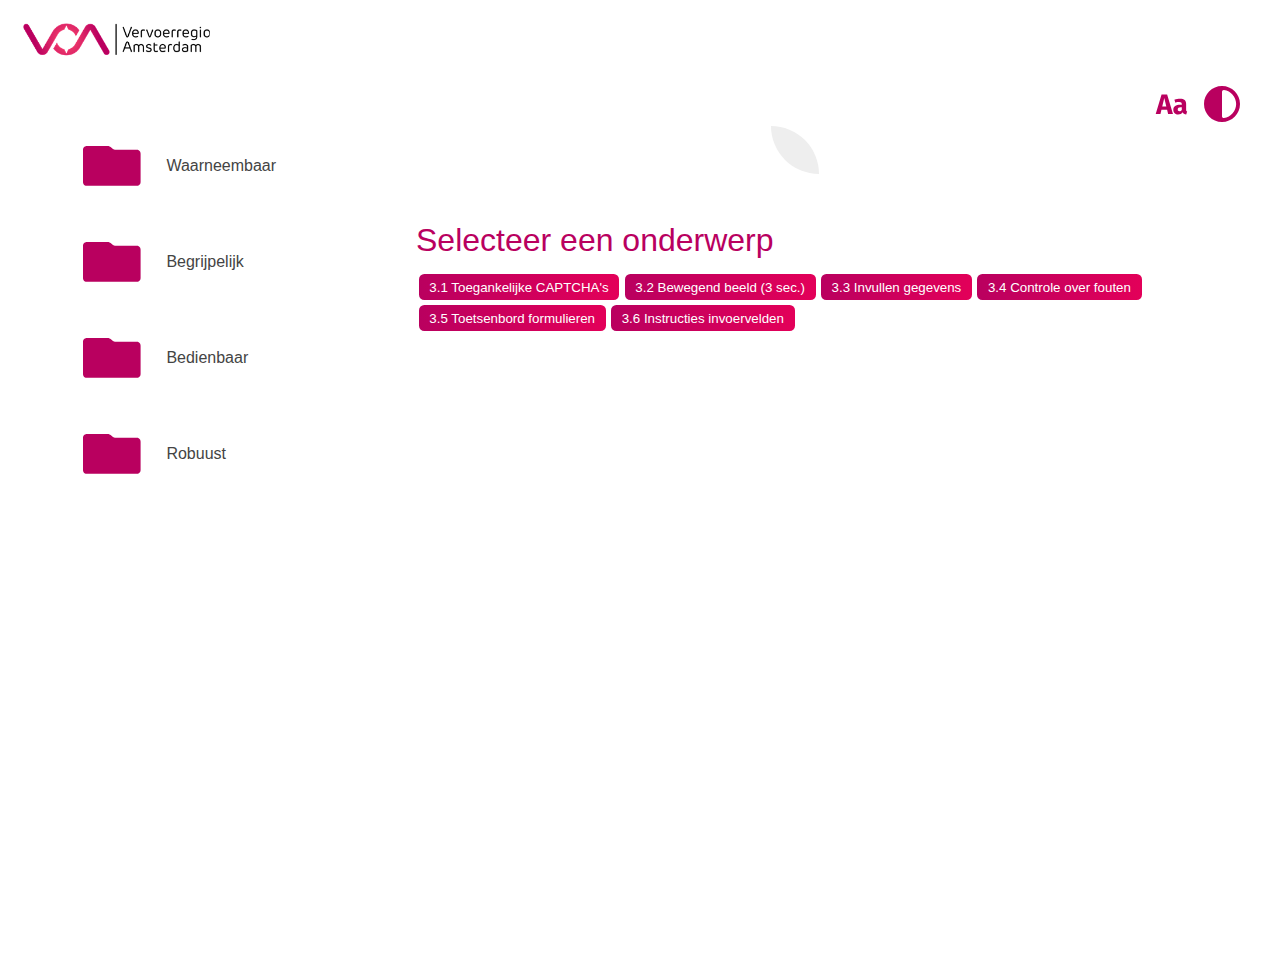
==== commit 1a047928: "v3.1.0" ====
--- a/bedienbaar.html
+++ b/bedienbaar.html
@@ -13,7 +13,7 @@
     <link rel="stylesheet" href="../styles/mobile.css" />
     <link rel="stylesheet" href="../styles/tablet.css" />
     <link rel="stylesheet" href="../styles/desktop.css" />
-    <link rel="icon" type="image/png" href="/favicon.png" />
+    <link rel="icon" type="image/png" href="./assets/va-favicon.png" />
   </head>
 
   <body>
@@ -133,44 +133,44 @@
           <div class="subcat">
             <button
               class="subcat-btn"
-              onclick="toggle('article3_1')"
+              data-id="article3_1"
             >
-              2.1 Toegankelijke CAPTCHA's
+              3.1 Toegankelijke CAPTCHA's
             </button>
             <button
               class="subcat-btn"
-              onclick="toggle('article3_2')"
+              data-id="article3_2"
             >
-              2.2 Bewegend beeld (3 sec.)
+              3.2 Bewegend beeld (3 sec.)
             </button>
             <button
               class="subcat-btn"
-              onclick="toggle('article3_3')"
+              data-id="article3_3"
             >
-              2.3 Invullen gegevens
+              3.3 Invullen gegevens
             </button>
             <button
               class="subcat-btn"
-              onclick="toggle('article3_4')"
+              data-id="article3_4"
             >
-              2.4 Controle over fouten
+              3.4 Controle over fouten
             </button>
             <button
               class="subcat-btn"
-              onclick="toggle('article3_5')"
+              data-id="article3_5"
             >
-              2.5 Toetsenbord formulieren
+              3.5 Toetsenbord formulieren
             </button>
             <button
               class="subcat-btn"
-              onclick="toggle('article3_6')"
+              data-id="article3_6"
             >
-              2.6 Instructies invoervelden 
+              3.6 Instructies invoervelden 
             </button>
           </div>
-          <article id="article3_1" style="display: none">
+          <article id="article3_1" class="content-item hide">
             <h1>
-              CAPTCHA’s zijn toegankelijk voor iedereen.  
+              3.1 CAPTCHA’s zijn toegankelijk voor iedereen.  
             </h1>
             <br />
             <span>
@@ -232,9 +232,9 @@
               Je kunt ook een vernieuwde CAPTCHA of andere controles gebruiken. 
             </p>
           </article>
-          <article id="article3_2" style="display: none">
+          <article id="article3_2" class="content-item hide">
             <h1>
-              Bewegend beeld en geluid dat automatisch start kan uitgezet worden of stopt binnen 3 seconden.
+              3.2 Bewegend beeld en geluid dat automatisch start kan uitgezet worden of stopt binnen 3 seconden.
             </h1>
             <br />
             <span>
@@ -266,9 +266,9 @@
               Beter is om helemaal geen beeld en geluid te gebruiken dat automatisch start.
             </p>
           </article>
-          <article id="article3_3" style="display: none">
+          <article id="article3_3" class="content-item hide">
             <h1>
-              Bezoekers hebben geen last van een tijdslimiet bij het invullen van gegevens 
+              3.3 Bezoekers hebben geen last van een tijdslimiet bij het invullen van gegevens 
             </h1>
             <br />
             <span>
@@ -330,9 +330,9 @@
               Zorg ervoor dat de gebruiker de tijdslimiet kan stopzetten, aanpassen of uitbreiden
             </p>
           </article>
-          <article id="article3_4" style="display: none">
+          <article id="article3_4" class="content-item hide">
             <h1>
-              Bezoekers kunnen zelf fouten voorkomen bij formulieren waarbij belangrijke acties in gang worden gezet door te annuleren, controleren of bevestigen.
+              3.4 Bezoekers kunnen zelf fouten voorkomen bij formulieren waarbij belangrijke acties in gang worden gezet door te annuleren, controleren of bevestigen.
             </h1>
             <br />
             <span>
@@ -393,9 +393,9 @@
             Let vooral op bij wettelijke en financiële transacties, hier zijn de gevolgen het grootst. 
             </p>
           </article>
-          <article id="article3_5" style="display: none">
+          <article id="article3_5" class="content-item hide">
             <h1>
-              Alle onderdelen van formulieren zijn via het toetsenbord te bereiken en bedienen in logische volgorde.
+              3.5 Alle onderdelen van formulieren zijn via het toetsenbord te bereiken en bedienen in logische volgorde.
             </h1>
             <br />
             <span>
@@ -457,9 +457,9 @@
               Gebruik een passende styling die bij de vormgeving past en ook nog eens toegankelijk is.
             </p>
           </article>
-          <article id="article3_6" style="display: none">
+          <article id="article3_6" class="content-item hide">
             <h1>
-              Alle invoervelden hebben een duidelijke instructie.
+              3.6 Alle invoervelden hebben een duidelijke instructie.
             </h1>
             <br />
             <span>
--- a/styles/style.css
+++ b/styles/style.css
@@ -13,6 +13,7 @@
   height: 100vh;
   width: 100vw;
   font-family: Fira sans, sans-serif;
+  background-color: ;
 }
 
 header {
@@ -33,7 +34,7 @@
 }
 
 header #logo::after {
-  width: 10px;
+  width: 1em;
   aspect-ratio: 1/1;
   background-color: #f72e96;
 }
@@ -52,6 +53,17 @@
   background-color: #fff;
   float: inline-end;
   position: inherit;
+}
+
+#after-curve::before {
+  content: '';
+  width: 3.5em;
+  height: 3.5em;
+  position: absolute;
+  top: 2.5em;
+  left: 13.8em;
+  box-shadow: 0.1em -1em 0 -0.2em white;
+  border-radius: 60% 0 0 0;
 }
 
 #curve {
@@ -219,10 +231,10 @@
   border: none;
   cursor: pointer;
   text-align: end;
-  margin: 0.2em 0.4em;
+  margin: 0.2em;
   padding: 0.4em 0.8em;
   border-radius: 0.4em;
-  transition: 0.5s;
+  transition: 0.2s ease;
 }
 
 .subcat-btn:active {
@@ -230,7 +242,7 @@
 }
 
 .subcat-btn:focus {
-  background-image: linear-gradient(95.6deg, #fff, #eee);
+  background-image: linear-gradient(95.6deg, #fafafa, #eee);
   color: #b9005f;
   outline: none;
   transition: 0.8s;
@@ -295,6 +307,7 @@
   background-color: #fff;
   border-radius: 0 0.5em 0.5em 0.5em;
   padding: 3em 2em;
+  min-height: 30em;
 }
 
 .toptab {
@@ -348,12 +361,8 @@
 /* Toggle tussen articles */
 
 article {
-  display: none;
+  /* display: none; */
   margin: 2em 0;
-}
-
-.show {
-  display: block;
 }
 
 .hide {
@@ -364,9 +373,15 @@
 
 /* Toggle tussen font sizes */
 .text120 {
-  font-size: 1em * 120%;
+  font-size: 120%;
 }
 
 .text100 {
   font-size: 1em * 100%;
+}
+
+/* Verhoog contrast */
+.dark-contrast {
+  background-color: black;
+  color: white;
 }--- a/styles/mobile.css
+++ b/styles/mobile.css
@@ -32,7 +32,7 @@
   .subcat-btn {
     width: auto;
     height: auto;
-    background-color: #b9005f;
+    background-image: linear-gradient(#b9005f, );
     color: #fff;
     border: none;
     cursor: pointer;
@@ -133,6 +133,11 @@
   .toolgankelijk {
     font-size: 2em;
   }
+
+  .folder {
+    min-height: 10em;
+  }
+
 }
 
 @media (min-width: 441px) and (max-width: 767px) {
--- a/styles/tablet.css
+++ b/styles/tablet.css
@@ -103,6 +103,10 @@
     flex-wrap: wrap;
   }
 
+  .folder {
+    min-height: 10em;
+  }
+
   /* Interface */
 
   .ui-settings {
--- a/styles/desktop.css
+++ b/styles/desktop.css
@@ -77,7 +77,7 @@
     display: flex;
     align-items: center;
     justify-content: center;
-    margin: 2.5em auto;
+    margin: 4em auto;
     flex-wrap: wrap;
     float: left;
   }
@@ -118,12 +118,16 @@
     flex-wrap: wrap;
   }
 
+  .folder {
+    min-height: 20em;
+  }
+
   /* Interface */
   .ui-settings {
     display: flex;
     align-items: center;
     float: inline-end;
-    padding: 0 1.6em;
+    padding: 0 2em;
     margin: 2em 0 0;
   }
 
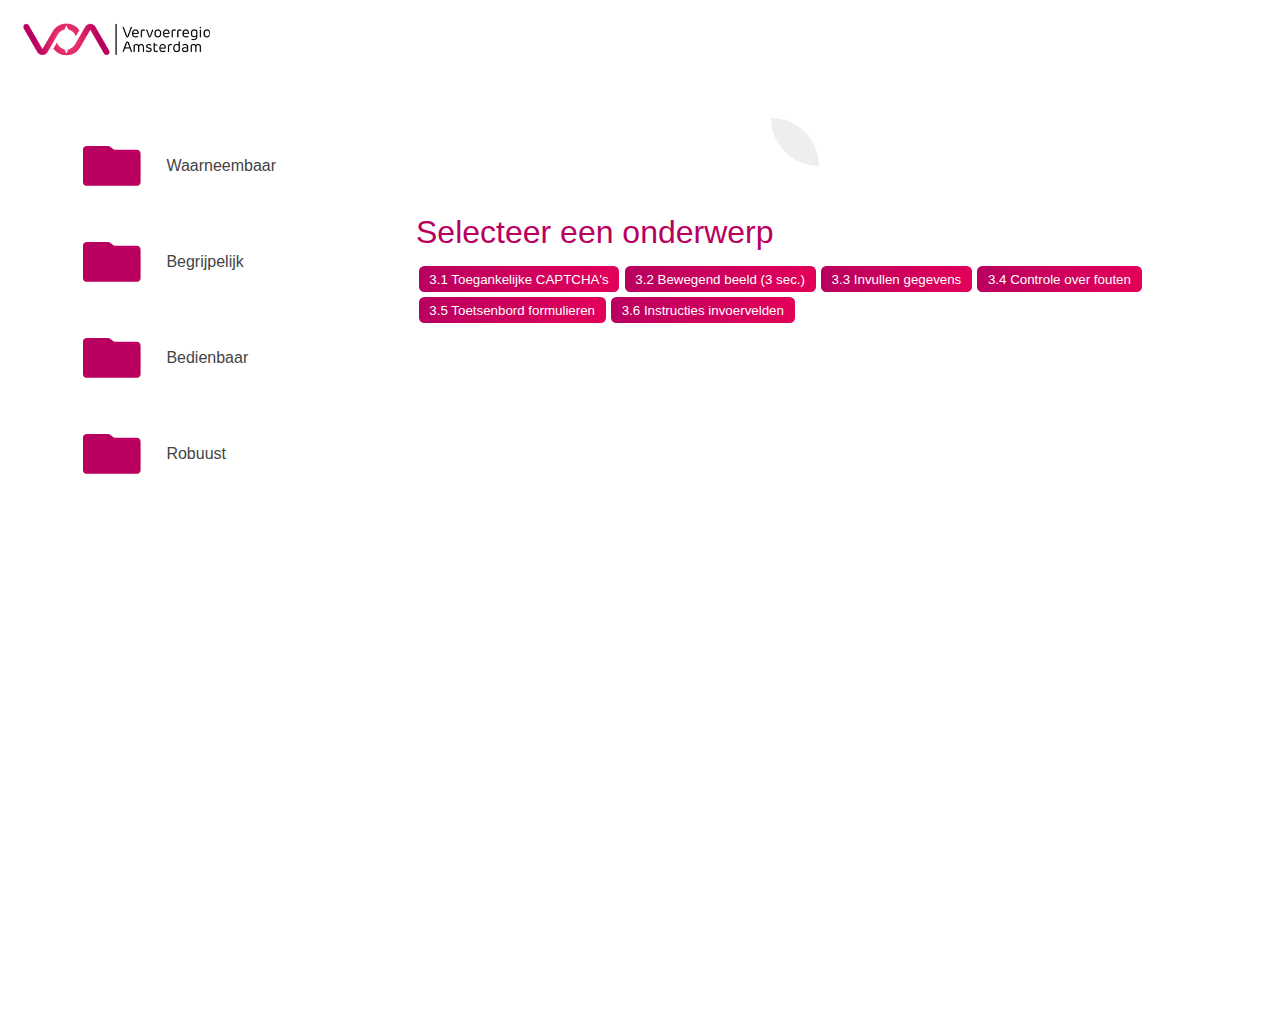
==== commit d8705312: "v3.2" ====
--- a/bedienbaar.html
+++ b/bedienbaar.html
@@ -81,7 +81,7 @@
     </aside>
 
     <!-- Dit zijn de drie knoppen om de toegankelijkheid van de content te verbeteren -->
-    <ul class="ui-settings">
+    <!--<ul class="ui-settings">
       <li>
         <a onclick="element">
           <svg
--- a/styles/style.css
+++ b/styles/style.css
@@ -46,6 +46,12 @@
   height: 6em;
   fill: #fff;
 }
+/*
+#logo:hover {
+  border: 0.2em solid red;
+  transition: 0.8s;
+}
+*/
 
 #after-curve {
   width: 80vw;
@@ -143,6 +149,7 @@
 
 .index {
   display: flex;
+  height: 80vh;
 }
 
 .wrapper {
@@ -384,4 +391,9 @@
 .dark-contrast {
   background-color: black;
   color: white;
+}
+
+.content-item {
+  transition: 0.8s;
+  padding: 0 0.8em;
 }--- a/styles/mobile.css
+++ b/styles/mobile.css
@@ -135,7 +135,7 @@
   }
 
   .folder {
-    min-height: 10em;
+    min-height: 25em;
   }
 
 }
--- a/styles/tablet.css
+++ b/styles/tablet.css
@@ -104,7 +104,7 @@
   }
 
   .folder {
-    min-height: 10em;
+    min-height: 20em;
   }
 
   /* Interface */
--- a/styles/desktop.css
+++ b/styles/desktop.css
@@ -32,6 +32,7 @@
 
   .subject {
     display: inline-block;
+    margin: 4em 0;
   }
 
   .toptab {
@@ -97,7 +98,7 @@
   }
 
   .intro {
-    width: 60vw;
+    width: 50vw;
     margin: auto;
     padding: 1em;
     justify-content: center;
@@ -107,7 +108,7 @@
   }
 
   .options {
-    width: 40vw;
+    width: 30vw;
     margin: auto;
     padding: 1em;
   }
@@ -119,7 +120,7 @@
   }
 
   .folder {
-    min-height: 20em;
+    min-height: 25em;
   }
 
   /* Interface */
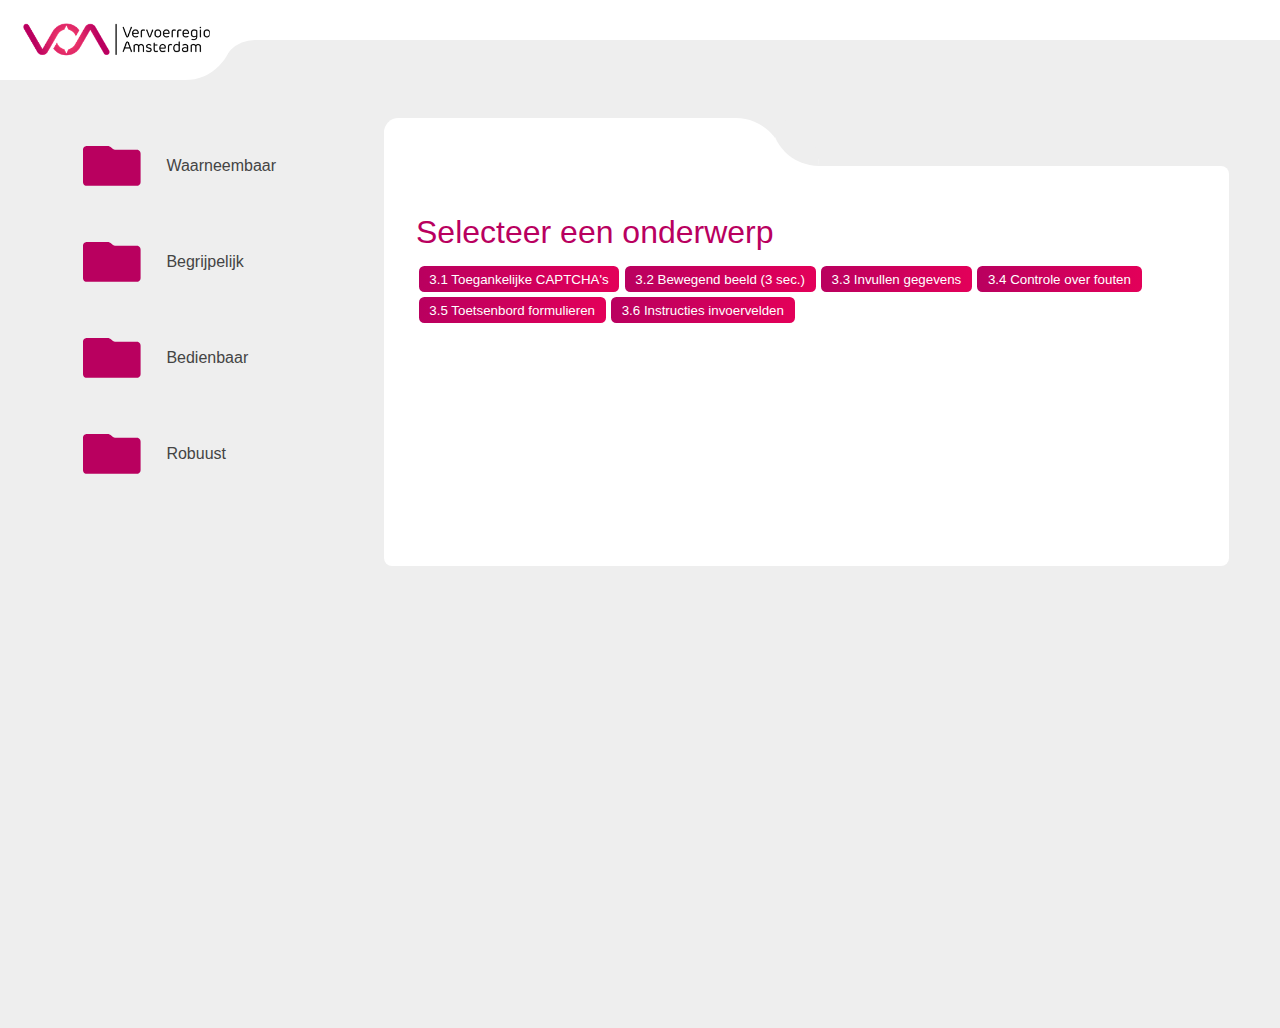
==== commit cb7d0bd3: "v3.2.4" ====
--- a/bedienbaar.html
+++ b/bedienbaar.html
@@ -80,45 +80,6 @@
       </a>
     </aside>
 
-    <!-- Dit zijn de drie knoppen om de toegankelijkheid van de content te verbeteren -->
-    <!--<ul class="ui-settings">
-      <li>
-        <a onclick="element">
-          <svg
-            width="33"
-            height="21"
-            viewBox="0 0 33 21"
-            fill="none"
-            xmlns="http://www.w3.org/2000/svg"
-          >
-            <path
-              d="M13.1123 20L12.1043 15.828H6.44827L5.46827 20H0.708266L6.56027 0.595999H12.1323L17.9843 20H13.1123ZM7.23227 12.496H11.3203L9.27627 3.928L7.23227 12.496ZM31.1399 15.688C31.1399 16.248 31.2146 16.6587 31.3639 16.92C31.5319 17.1813 31.7932 17.3773 32.1479 17.508L31.2239 20.392C30.3092 20.3173 29.5626 20.1213 28.9839 19.804C28.4052 19.468 27.9572 18.9453 27.6399 18.236C26.6692 19.7293 25.1759 20.476 23.1599 20.476C21.6852 20.476 20.5092 20.0467 19.6319 19.188C18.7546 18.3293 18.3159 17.2093 18.3159 15.828C18.3159 14.204 18.9132 12.9627 20.1079 12.104C21.3026 11.2453 23.0292 10.816 25.2879 10.816H26.7999V10.172C26.7999 9.29467 26.6132 8.69733 26.2399 8.38C25.8666 8.044 25.2132 7.876 24.2799 7.876C23.7946 7.876 23.2066 7.95067 22.5159 8.1C21.8252 8.23067 21.1159 8.41733 20.3879 8.66L19.3799 5.748C20.3132 5.39333 21.2652 5.12267 22.2359 4.936C23.2252 4.74933 24.1399 4.656 24.9799 4.656C27.1079 4.656 28.6666 5.09467 29.6559 5.972C30.6452 6.84933 31.1399 8.16533 31.1399 9.92V15.688ZM24.4479 17.312C25.4559 17.312 26.2399 16.836 26.7999 15.884V13.252H25.7079C24.6999 13.252 23.9439 13.4293 23.4399 13.784C22.9546 14.1387 22.7119 14.6893 22.7119 15.436C22.7119 16.0333 22.8612 16.5 23.1599 16.836C23.4772 17.1533 23.9066 17.312 24.4479 17.312Z"
-              fill=""
-            />
-          </svg>
-        </a>
-      </li>
-
-      <li>
-        <a href="">
-          <svg
-            width="36"
-            height="36"
-            viewBox="0 0 36 36"
-            fill="none"
-            xmlns="http://www.w3.org/2000/svg"
-          >
-            <path
-              fill-rule="evenodd"
-              clip-rule="evenodd"
-              d="M18 36C27.9411 36 36 27.9411 36 18C36 8.05887 27.9411 0 18 0C8.05887 0 0 8.05887 0 18C0 27.9411 8.05887 36 18 36ZM19.9943 32.0033C26.8608 31.0343 32.1429 25.134 32.1429 18C32.1429 10.866 26.8608 4.96574 19.9943 3.99665C18.9005 3.84229 18 4.75091 18 5.85548L18 18L18 30.1445C18 31.2491 18.9005 32.1577 19.9943 32.0033Z"
-              fill=""
-            />
-          </svg>
-        </a>
-      </li>
-    </ul>
-
     <!-- Dit is de sectie waar de content staat -->
 
     <main class="subject">
--- a/styles/style.css
+++ b/styles/style.css
@@ -13,7 +13,7 @@
   height: 100vh;
   width: 100vw;
   font-family: Fira sans, sans-serif;
-  background-color: ;
+  background-color: #eee;
 }
 
 header {
@@ -54,7 +54,7 @@
 */
 
 #after-curve {
-  width: 80vw;
+  width: 100vw;
   height: 2.5em;
   background-color: #fff;
   float: inline-end;
--- a/styles/desktop.css
+++ b/styles/desktop.css
@@ -84,7 +84,7 @@
   }
 
   #after-curve {
-    width: 90vw;
+    width: 100vw;
     height: 2.5em;
     background-color: #fff;
     float: inline-end;
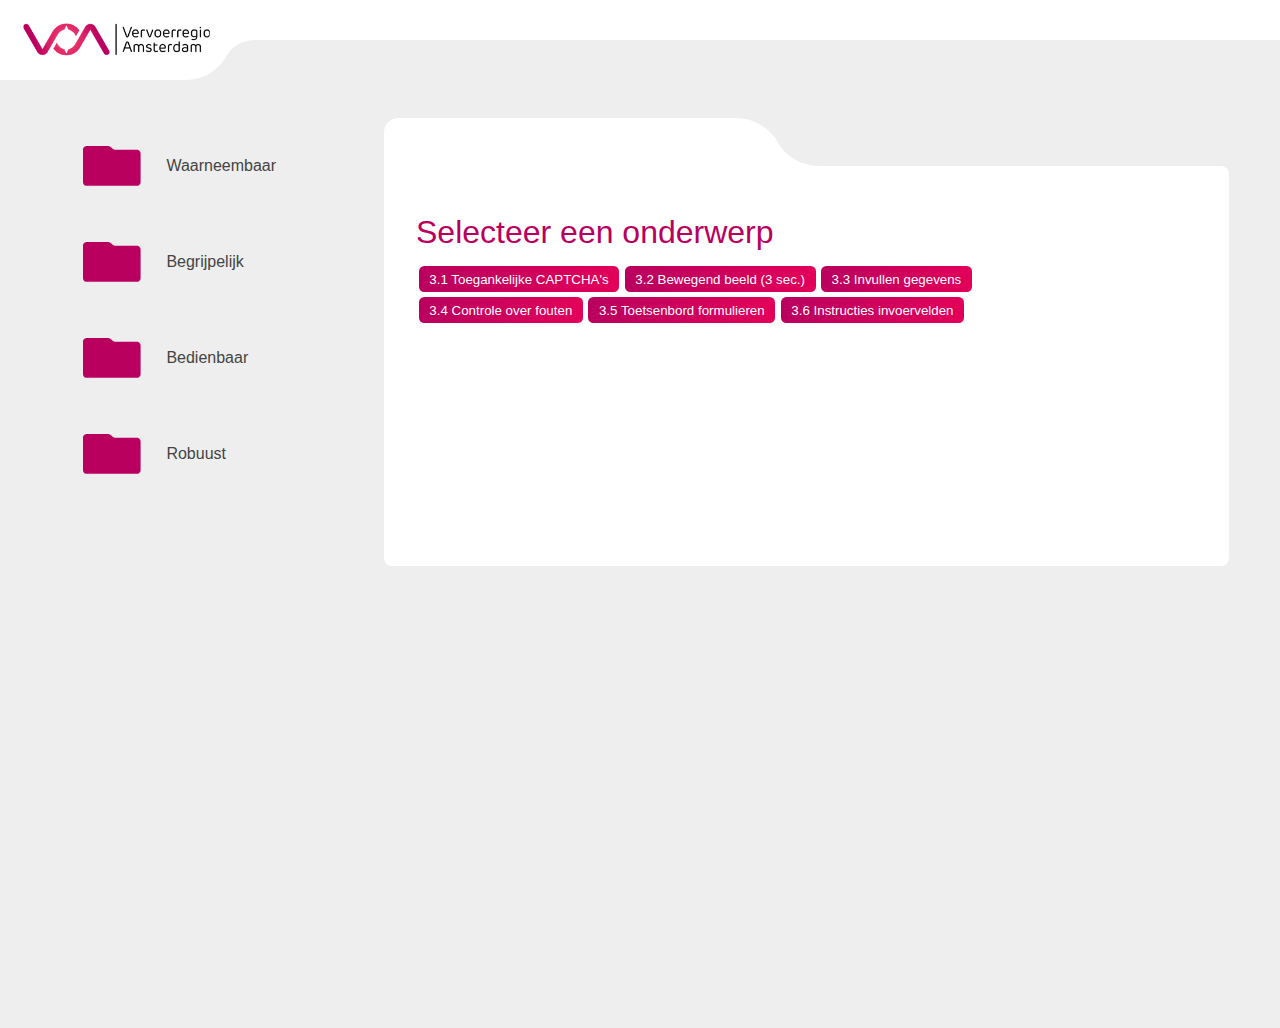
==== commit 508706cd: "Update bedienbaar.html" ====
--- a/bedienbaar.html
+++ b/bedienbaar.html
@@ -9,10 +9,10 @@
     <title>
         Toolgankelijkheid · Bedienbaar
     </title>
-    <link rel="stylesheet" href="../styles/style.css" />
-    <link rel="stylesheet" href="../styles/mobile.css" />
-    <link rel="stylesheet" href="../styles/tablet.css" />
-    <link rel="stylesheet" href="../styles/desktop.css" />
+    <link rel="stylesheet" href="styles/style.css" />
+    <link rel="stylesheet" href="styles/mobile.css" />
+    <link rel="stylesheet" href="styles/tablet.css" />
+    <link rel="stylesheet" href="styles/desktop.css" />
     <link rel="icon" type="image/png" href="./assets/va-favicon.png" />
   </head>
 
@@ -134,7 +134,7 @@
               3.1 CAPTCHA’s zijn toegankelijk voor iedereen.  
             </h1>
             <br />
-            <span>
+            <div>
               <svg
                 width="24"
                 height="24"
@@ -159,36 +159,36 @@
               </svg>
 
               <h2 class="uitleg">Uitleg</h2>
-            </span>
+            </div>
             <p>
               Een toegankelijke CAPTCHA moet op zijn minst beschikbaar zijn als audiofragment welke je met het toetsenbord kan bereiken. 
             </p>
             <br />
-            <span>
-              <svg
-                width="24"
-                height="24"
-                viewBox="0 0 24 24"
-                fill="none"
-                xmlns="http://www.w3.org/2000/svg"
-              >
-                <path
-                  d="M12 5C11.4477 5 11 5.44772 11 6C11 6.55229 11.4477 7 12 7C12.2626 7 12.5227 7.05173 12.7654 7.15224C13.008 7.25275 13.2285 7.40007 13.4142 7.58579C13.5999 7.7715 13.7473 7.99198 13.8478 8.23463C13.9483 8.47728 14 8.73736 14 9C14 9.55229 14.4477 10 15 10C15.5523 10 16 9.55229 16 9C16 8.47471 15.8965 7.95457 15.6955 7.46927C15.4945 6.98396 15.1999 6.54301 14.8284 6.17157C14.457 5.80014 14.016 5.5055 13.5307 5.30448C13.0454 5.10346 12.5253 5 12 5Z"
-                  fill=""
-                />
-                <path
-                  fill-rule="evenodd"
-                  clip-rule="evenodd"
-                  d="M17.1631 15.111C16.4902 15.6802 16 16.4725 16 17.3539C16 18.263 15.263 19 14.3539 19H9.64609C8.73698 19 8 18.263 8 17.3539C8 16.4725 7.50985 15.6802 6.83686 15.111C5.10173 13.6436 4 11.4504 4 9C4 4.58172 7.58172 1 12 1C16.4183 1 20 4.58172 20 9C20 11.4504 18.8983 13.6436 17.1631 15.111ZM15.8716 13.584C17.1766 12.4802 18 10.8373 18 9C18 5.68629 15.3137 3 12 3C8.68629 3 6 5.68629 6 9C6 10.8373 6.82336 12.4802 8.12838 13.584C9.02581 14.3429 9.8681 15.5206 9.98596 17H14.014C14.1319 15.5206 14.9742 14.3429 15.8716 13.584Z"
-                  fill=""
-                />
-                <path
-                  d="M8 22C8 21.4477 8.44772 21 9 21H15C15.5523 21 16 21.4477 16 22C16 22.5523 15.5523 23 15 23H9C8.44772 23 8 22.5523 8 22Z"
-                  fill=""
-                />
-              </svg>
-              <h2 class="tip">Tip</h2>
-            </span>
+            <div>
+              <svg
+                width="24"
+                height="24"
+                viewBox="0 0 24 24"
+                fill="none"
+                xmlns="http://www.w3.org/2000/svg"
+              >
+                <path
+                  d="M12 5C11.4477 5 11 5.44772 11 6C11 6.55229 11.4477 7 12 7C12.2626 7 12.5227 7.05173 12.7654 7.15224C13.008 7.25275 13.2285 7.40007 13.4142 7.58579C13.5999 7.7715 13.7473 7.99198 13.8478 8.23463C13.9483 8.47728 14 8.73736 14 9C14 9.55229 14.4477 10 15 10C15.5523 10 16 9.55229 16 9C16 8.47471 15.8965 7.95457 15.6955 7.46927C15.4945 6.98396 15.1999 6.54301 14.8284 6.17157C14.457 5.80014 14.016 5.5055 13.5307 5.30448C13.0454 5.10346 12.5253 5 12 5Z"
+                  fill=""
+                />
+                <path
+                  fill-rule="evenodd"
+                  clip-rule="evenodd"
+                  d="M17.1631 15.111C16.4902 15.6802 16 16.4725 16 17.3539C16 18.263 15.263 19 14.3539 19H9.64609C8.73698 19 8 18.263 8 17.3539C8 16.4725 7.50985 15.6802 6.83686 15.111C5.10173 13.6436 4 11.4504 4 9C4 4.58172 7.58172 1 12 1C16.4183 1 20 4.58172 20 9C20 11.4504 18.8983 13.6436 17.1631 15.111ZM15.8716 13.584C17.1766 12.4802 18 10.8373 18 9C18 5.68629 15.3137 3 12 3C8.68629 3 6 5.68629 6 9C6 10.8373 6.82336 12.4802 8.12838 13.584C9.02581 14.3429 9.8681 15.5206 9.98596 17H14.014C14.1319 15.5206 14.9742 14.3429 15.8716 13.584Z"
+                  fill=""
+                />
+                <path
+                  d="M8 22C8 21.4477 8.44772 21 9 21H15C15.5523 21 16 21.4477 16 22C16 22.5523 15.5523 23 15 23H9C8.44772 23 8 22.5523 8 22Z"
+                  fill=""
+                />
+              </svg>
+              <h2 class="tip">Tip</h2>
+            </div>
             <p>
               Je kunt ook een vernieuwde CAPTCHA of andere controles gebruiken. 
             </p>
@@ -198,31 +198,31 @@
               3.2 Bewegend beeld en geluid dat automatisch start kan uitgezet worden of stopt binnen 3 seconden.
             </h1>
             <br />
-            <span>
-              <svg
-                width="24"
-                height="24"
-                viewBox="0 0 24 24"
-                fill="none"
-                xmlns="http://www.w3.org/2000/svg"
-              >
-                <path
-                  d="M12 5C11.4477 5 11 5.44772 11 6C11 6.55229 11.4477 7 12 7C12.2626 7 12.5227 7.05173 12.7654 7.15224C13.008 7.25275 13.2285 7.40007 13.4142 7.58579C13.5999 7.7715 13.7473 7.99198 13.8478 8.23463C13.9483 8.47728 14 8.73736 14 9C14 9.55229 14.4477 10 15 10C15.5523 10 16 9.55229 16 9C16 8.47471 15.8965 7.95457 15.6955 7.46927C15.4945 6.98396 15.1999 6.54301 14.8284 6.17157C14.457 5.80014 14.016 5.5055 13.5307 5.30448C13.0454 5.10346 12.5253 5 12 5Z"
-                  fill=""
-                />
-                <path
-                  fill-rule="evenodd"
-                  clip-rule="evenodd"
-                  d="M17.1631 15.111C16.4902 15.6802 16 16.4725 16 17.3539C16 18.263 15.263 19 14.3539 19H9.64609C8.73698 19 8 18.263 8 17.3539C8 16.4725 7.50985 15.6802 6.83686 15.111C5.10173 13.6436 4 11.4504 4 9C4 4.58172 7.58172 1 12 1C16.4183 1 20 4.58172 20 9C20 11.4504 18.8983 13.6436 17.1631 15.111ZM15.8716 13.584C17.1766 12.4802 18 10.8373 18 9C18 5.68629 15.3137 3 12 3C8.68629 3 6 5.68629 6 9C6 10.8373 6.82336 12.4802 8.12838 13.584C9.02581 14.3429 9.8681 15.5206 9.98596 17H14.014C14.1319 15.5206 14.9742 14.3429 15.8716 13.584Z"
-                  fill=""
-                />
-                <path
-                  d="M8 22C8 21.4477 8.44772 21 9 21H15C15.5523 21 16 21.4477 16 22C16 22.5523 15.5523 23 15 23H9C8.44772 23 8 22.5523 8 22Z"
-                  fill=""
-                />
-              </svg>
-              <h2 class="tip">Tip</h2>
-            </span>
+            <div>
+              <svg
+                width="24"
+                height="24"
+                viewBox="0 0 24 24"
+                fill="none"
+                xmlns="http://www.w3.org/2000/svg"
+              >
+                <path
+                  d="M12 5C11.4477 5 11 5.44772 11 6C11 6.55229 11.4477 7 12 7C12.2626 7 12.5227 7.05173 12.7654 7.15224C13.008 7.25275 13.2285 7.40007 13.4142 7.58579C13.5999 7.7715 13.7473 7.99198 13.8478 8.23463C13.9483 8.47728 14 8.73736 14 9C14 9.55229 14.4477 10 15 10C15.5523 10 16 9.55229 16 9C16 8.47471 15.8965 7.95457 15.6955 7.46927C15.4945 6.98396 15.1999 6.54301 14.8284 6.17157C14.457 5.80014 14.016 5.5055 13.5307 5.30448C13.0454 5.10346 12.5253 5 12 5Z"
+                  fill=""
+                />
+                <path
+                  fill-rule="evenodd"
+                  clip-rule="evenodd"
+                  d="M17.1631 15.111C16.4902 15.6802 16 16.4725 16 17.3539C16 18.263 15.263 19 14.3539 19H9.64609C8.73698 19 8 18.263 8 17.3539C8 16.4725 7.50985 15.6802 6.83686 15.111C5.10173 13.6436 4 11.4504 4 9C4 4.58172 7.58172 1 12 1C16.4183 1 20 4.58172 20 9C20 11.4504 18.8983 13.6436 17.1631 15.111ZM15.8716 13.584C17.1766 12.4802 18 10.8373 18 9C18 5.68629 15.3137 3 12 3C8.68629 3 6 5.68629 6 9C6 10.8373 6.82336 12.4802 8.12838 13.584C9.02581 14.3429 9.8681 15.5206 9.98596 17H14.014C14.1319 15.5206 14.9742 14.3429 15.8716 13.584Z"
+                  fill=""
+                />
+                <path
+                  d="M8 22C8 21.4477 8.44772 21 9 21H15C15.5523 21 16 21.4477 16 22C16 22.5523 15.5523 23 15 23H9C8.44772 23 8 22.5523 8 22Z"
+                  fill=""
+                />
+              </svg>
+              <h2 class="tip">Tip</h2>
+            </div>
             <p>
               Beter is om helemaal geen beeld en geluid te gebruiken dat automatisch start.
             </p>
@@ -232,7 +232,7 @@
               3.3 Bezoekers hebben geen last van een tijdslimiet bij het invullen van gegevens 
             </h1>
             <br />
-            <span>
+            <div>
               <svg
                 width="24"
                 height="24"
@@ -257,36 +257,36 @@
               </svg>
 
               <h2 class="uitleg">Uitleg</h2>
-            </span>
+            </div>
             <p>
               Sommige bezoekers hebben meer tijd dan gemiddeld nodig om gegevens in te vullen. Bijvoorbeeld omdat zij voorleessoftware gebruiken of dyslectisch zijn. Deze bezoekers moeten de tijdslimiet op kunnen heffen of verlengen.
             </p>
             <br />
-            <span>
-              <svg
-                width="24"
-                height="24"
-                viewBox="0 0 24 24"
-                fill="none"
-                xmlns="http://www.w3.org/2000/svg"
-              >
-                <path
-                  d="M12 5C11.4477 5 11 5.44772 11 6C11 6.55229 11.4477 7 12 7C12.2626 7 12.5227 7.05173 12.7654 7.15224C13.008 7.25275 13.2285 7.40007 13.4142 7.58579C13.5999 7.7715 13.7473 7.99198 13.8478 8.23463C13.9483 8.47728 14 8.73736 14 9C14 9.55229 14.4477 10 15 10C15.5523 10 16 9.55229 16 9C16 8.47471 15.8965 7.95457 15.6955 7.46927C15.4945 6.98396 15.1999 6.54301 14.8284 6.17157C14.457 5.80014 14.016 5.5055 13.5307 5.30448C13.0454 5.10346 12.5253 5 12 5Z"
-                  fill=""
-                />
-                <path
-                  fill-rule="evenodd"
-                  clip-rule="evenodd"
-                  d="M17.1631 15.111C16.4902 15.6802 16 16.4725 16 17.3539C16 18.263 15.263 19 14.3539 19H9.64609C8.73698 19 8 18.263 8 17.3539C8 16.4725 7.50985 15.6802 6.83686 15.111C5.10173 13.6436 4 11.4504 4 9C4 4.58172 7.58172 1 12 1C16.4183 1 20 4.58172 20 9C20 11.4504 18.8983 13.6436 17.1631 15.111ZM15.8716 13.584C17.1766 12.4802 18 10.8373 18 9C18 5.68629 15.3137 3 12 3C8.68629 3 6 5.68629 6 9C6 10.8373 6.82336 12.4802 8.12838 13.584C9.02581 14.3429 9.8681 15.5206 9.98596 17H14.014C14.1319 15.5206 14.9742 14.3429 15.8716 13.584Z"
-                  fill=""
-                />
-                <path
-                  d="M8 22C8 21.4477 8.44772 21 9 21H15C15.5523 21 16 21.4477 16 22C16 22.5523 15.5523 23 15 23H9C8.44772 23 8 22.5523 8 22Z"
-                  fill=""
-                />
-              </svg>
-              <h2 class="tip">Tip</h2>
-            </span>
+            <div>
+              <svg
+                width="24"
+                height="24"
+                viewBox="0 0 24 24"
+                fill="none"
+                xmlns="http://www.w3.org/2000/svg"
+              >
+                <path
+                  d="M12 5C11.4477 5 11 5.44772 11 6C11 6.55229 11.4477 7 12 7C12.2626 7 12.5227 7.05173 12.7654 7.15224C13.008 7.25275 13.2285 7.40007 13.4142 7.58579C13.5999 7.7715 13.7473 7.99198 13.8478 8.23463C13.9483 8.47728 14 8.73736 14 9C14 9.55229 14.4477 10 15 10C15.5523 10 16 9.55229 16 9C16 8.47471 15.8965 7.95457 15.6955 7.46927C15.4945 6.98396 15.1999 6.54301 14.8284 6.17157C14.457 5.80014 14.016 5.5055 13.5307 5.30448C13.0454 5.10346 12.5253 5 12 5Z"
+                  fill=""
+                />
+                <path
+                  fill-rule="evenodd"
+                  clip-rule="evenodd"
+                  d="M17.1631 15.111C16.4902 15.6802 16 16.4725 16 17.3539C16 18.263 15.263 19 14.3539 19H9.64609C8.73698 19 8 18.263 8 17.3539C8 16.4725 7.50985 15.6802 6.83686 15.111C5.10173 13.6436 4 11.4504 4 9C4 4.58172 7.58172 1 12 1C16.4183 1 20 4.58172 20 9C20 11.4504 18.8983 13.6436 17.1631 15.111ZM15.8716 13.584C17.1766 12.4802 18 10.8373 18 9C18 5.68629 15.3137 3 12 3C8.68629 3 6 5.68629 6 9C6 10.8373 6.82336 12.4802 8.12838 13.584C9.02581 14.3429 9.8681 15.5206 9.98596 17H14.014C14.1319 15.5206 14.9742 14.3429 15.8716 13.584Z"
+                  fill=""
+                />
+                <path
+                  d="M8 22C8 21.4477 8.44772 21 9 21H15C15.5523 21 16 21.4477 16 22C16 22.5523 15.5523 23 15 23H9C8.44772 23 8 22.5523 8 22Z"
+                  fill=""
+                />
+              </svg>
+              <h2 class="tip">Tip</h2>
+            </div>
             <p>
               Zorg ervoor dat de gebruiker de tijdslimiet kan stopzetten, aanpassen of uitbreiden
             </p>
@@ -296,7 +296,7 @@
               3.4 Bezoekers kunnen zelf fouten voorkomen bij formulieren waarbij belangrijke acties in gang worden gezet door te annuleren, controleren of bevestigen.
             </h1>
             <br />
-            <span>
+            <div>
               <svg
                 width="24"
                 height="24"
@@ -321,36 +321,36 @@
               </svg>
 
               <h2 class="uitleg">Uitleg</h2>
-            </span>
+            </div>
             <p>
               Soms kan het verkeerd invullen van een formulier ingrijpende gevolgen hebben. Door bezoekers de mogelijkheid te bieden een inzending terug te trekken, help je hen grote fouten voorkomen.
             </p>
             <br />
-            <span>
-              <svg
-                width="24"
-                height="24"
-                viewBox="0 0 24 24"
-                fill="none"
-                xmlns="http://www.w3.org/2000/svg"
-              >
-                <path
-                  d="M12 5C11.4477 5 11 5.44772 11 6C11 6.55229 11.4477 7 12 7C12.2626 7 12.5227 7.05173 12.7654 7.15224C13.008 7.25275 13.2285 7.40007 13.4142 7.58579C13.5999 7.7715 13.7473 7.99198 13.8478 8.23463C13.9483 8.47728 14 8.73736 14 9C14 9.55229 14.4477 10 15 10C15.5523 10 16 9.55229 16 9C16 8.47471 15.8965 7.95457 15.6955 7.46927C15.4945 6.98396 15.1999 6.54301 14.8284 6.17157C14.457 5.80014 14.016 5.5055 13.5307 5.30448C13.0454 5.10346 12.5253 5 12 5Z"
-                  fill=""
-                />
-                <path
-                  fill-rule="evenodd"
-                  clip-rule="evenodd"
-                  d="M17.1631 15.111C16.4902 15.6802 16 16.4725 16 17.3539C16 18.263 15.263 19 14.3539 19H9.64609C8.73698 19 8 18.263 8 17.3539C8 16.4725 7.50985 15.6802 6.83686 15.111C5.10173 13.6436 4 11.4504 4 9C4 4.58172 7.58172 1 12 1C16.4183 1 20 4.58172 20 9C20 11.4504 18.8983 13.6436 17.1631 15.111ZM15.8716 13.584C17.1766 12.4802 18 10.8373 18 9C18 5.68629 15.3137 3 12 3C8.68629 3 6 5.68629 6 9C6 10.8373 6.82336 12.4802 8.12838 13.584C9.02581 14.3429 9.8681 15.5206 9.98596 17H14.014C14.1319 15.5206 14.9742 14.3429 15.8716 13.584Z"
-                  fill=""
-                />
-                <path
-                  d="M8 22C8 21.4477 8.44772 21 9 21H15C15.5523 21 16 21.4477 16 22C16 22.5523 15.5523 23 15 23H9C8.44772 23 8 22.5523 8 22Z"
-                  fill=""
-                />
-              </svg>
-              <h2 class="tip">Tip</h2>
-            </span>
+            <div>
+              <svg
+                width="24"
+                height="24"
+                viewBox="0 0 24 24"
+                fill="none"
+                xmlns="http://www.w3.org/2000/svg"
+              >
+                <path
+                  d="M12 5C11.4477 5 11 5.44772 11 6C11 6.55229 11.4477 7 12 7C12.2626 7 12.5227 7.05173 12.7654 7.15224C13.008 7.25275 13.2285 7.40007 13.4142 7.58579C13.5999 7.7715 13.7473 7.99198 13.8478 8.23463C13.9483 8.47728 14 8.73736 14 9C14 9.55229 14.4477 10 15 10C15.5523 10 16 9.55229 16 9C16 8.47471 15.8965 7.95457 15.6955 7.46927C15.4945 6.98396 15.1999 6.54301 14.8284 6.17157C14.457 5.80014 14.016 5.5055 13.5307 5.30448C13.0454 5.10346 12.5253 5 12 5Z"
+                  fill=""
+                />
+                <path
+                  fill-rule="evenodd"
+                  clip-rule="evenodd"
+                  d="M17.1631 15.111C16.4902 15.6802 16 16.4725 16 17.3539C16 18.263 15.263 19 14.3539 19H9.64609C8.73698 19 8 18.263 8 17.3539C8 16.4725 7.50985 15.6802 6.83686 15.111C5.10173 13.6436 4 11.4504 4 9C4 4.58172 7.58172 1 12 1C16.4183 1 20 4.58172 20 9C20 11.4504 18.8983 13.6436 17.1631 15.111ZM15.8716 13.584C17.1766 12.4802 18 10.8373 18 9C18 5.68629 15.3137 3 12 3C8.68629 3 6 5.68629 6 9C6 10.8373 6.82336 12.4802 8.12838 13.584C9.02581 14.3429 9.8681 15.5206 9.98596 17H14.014C14.1319 15.5206 14.9742 14.3429 15.8716 13.584Z"
+                  fill=""
+                />
+                <path
+                  d="M8 22C8 21.4477 8.44772 21 9 21H15C15.5523 21 16 21.4477 16 22C16 22.5523 15.5523 23 15 23H9C8.44772 23 8 22.5523 8 22Z"
+                  fill=""
+                />
+              </svg>
+              <h2 class="tip">Tip</h2>
+            </div>
             Let vooral op bij wettelijke en financiële transacties, hier zijn de gevolgen het grootst. 
             </p>
           </article>
@@ -359,7 +359,7 @@
               3.5 Alle onderdelen van formulieren zijn via het toetsenbord te bereiken en bedienen in logische volgorde.
             </h1>
             <br />
-            <span>
+            <div>
               <svg
                 width="24"
                 height="24"
@@ -384,36 +384,36 @@
               </svg>
 
               <h2 class="uitleg">Uitleg</h2>
-            </span>
+            </div>
             <p>
               Een formulier wat bruikbaar is d.m.v. het toetsenbord zorgt voor een betere gebruikservaring. 
             </p>
             <br />
-            <span>
-              <svg
-                width="24"
-                height="24"
-                viewBox="0 0 24 24"
-                fill="none"
-                xmlns="http://www.w3.org/2000/svg"
-              >
-                <path
-                  d="M12 5C11.4477 5 11 5.44772 11 6C11 6.55229 11.4477 7 12 7C12.2626 7 12.5227 7.05173 12.7654 7.15224C13.008 7.25275 13.2285 7.40007 13.4142 7.58579C13.5999 7.7715 13.7473 7.99198 13.8478 8.23463C13.9483 8.47728 14 8.73736 14 9C14 9.55229 14.4477 10 15 10C15.5523 10 16 9.55229 16 9C16 8.47471 15.8965 7.95457 15.6955 7.46927C15.4945 6.98396 15.1999 6.54301 14.8284 6.17157C14.457 5.80014 14.016 5.5055 13.5307 5.30448C13.0454 5.10346 12.5253 5 12 5Z"
-                  fill=""
-                />
-                <path
-                  fill-rule="evenodd"
-                  clip-rule="evenodd"
-                  d="M17.1631 15.111C16.4902 15.6802 16 16.4725 16 17.3539C16 18.263 15.263 19 14.3539 19H9.64609C8.73698 19 8 18.263 8 17.3539C8 16.4725 7.50985 15.6802 6.83686 15.111C5.10173 13.6436 4 11.4504 4 9C4 4.58172 7.58172 1 12 1C16.4183 1 20 4.58172 20 9C20 11.4504 18.8983 13.6436 17.1631 15.111ZM15.8716 13.584C17.1766 12.4802 18 10.8373 18 9C18 5.68629 15.3137 3 12 3C8.68629 3 6 5.68629 6 9C6 10.8373 6.82336 12.4802 8.12838 13.584C9.02581 14.3429 9.8681 15.5206 9.98596 17H14.014C14.1319 15.5206 14.9742 14.3429 15.8716 13.584Z"
-                  fill=""
-                />
-                <path
-                  d="M8 22C8 21.4477 8.44772 21 9 21H15C15.5523 21 16 21.4477 16 22C16 22.5523 15.5523 23 15 23H9C8.44772 23 8 22.5523 8 22Z"
-                  fill=""
-                />
-              </svg>
-              <h2 class="tip">Tip</h2>
-            </span>
+            <div>
+              <svg
+                width="24"
+                height="24"
+                viewBox="0 0 24 24"
+                fill="none"
+                xmlns="http://www.w3.org/2000/svg"
+              >
+                <path
+                  d="M12 5C11.4477 5 11 5.44772 11 6C11 6.55229 11.4477 7 12 7C12.2626 7 12.5227 7.05173 12.7654 7.15224C13.008 7.25275 13.2285 7.40007 13.4142 7.58579C13.5999 7.7715 13.7473 7.99198 13.8478 8.23463C13.9483 8.47728 14 8.73736 14 9C14 9.55229 14.4477 10 15 10C15.5523 10 16 9.55229 16 9C16 8.47471 15.8965 7.95457 15.6955 7.46927C15.4945 6.98396 15.1999 6.54301 14.8284 6.17157C14.457 5.80014 14.016 5.5055 13.5307 5.30448C13.0454 5.10346 12.5253 5 12 5Z"
+                  fill=""
+                />
+                <path
+                  fill-rule="evenodd"
+                  clip-rule="evenodd"
+                  d="M17.1631 15.111C16.4902 15.6802 16 16.4725 16 17.3539C16 18.263 15.263 19 14.3539 19H9.64609C8.73698 19 8 18.263 8 17.3539C8 16.4725 7.50985 15.6802 6.83686 15.111C5.10173 13.6436 4 11.4504 4 9C4 4.58172 7.58172 1 12 1C16.4183 1 20 4.58172 20 9C20 11.4504 18.8983 13.6436 17.1631 15.111ZM15.8716 13.584C17.1766 12.4802 18 10.8373 18 9C18 5.68629 15.3137 3 12 3C8.68629 3 6 5.68629 6 9C6 10.8373 6.82336 12.4802 8.12838 13.584C9.02581 14.3429 9.8681 15.5206 9.98596 17H14.014C14.1319 15.5206 14.9742 14.3429 15.8716 13.584Z"
+                  fill=""
+                />
+                <path
+                  d="M8 22C8 21.4477 8.44772 21 9 21H15C15.5523 21 16 21.4477 16 22C16 22.5523 15.5523 23 15 23H9C8.44772 23 8 22.5523 8 22Z"
+                  fill=""
+                />
+              </svg>
+              <h2 class="tip">Tip</h2>
+            </div>
             <p>
               Gebruik een passende styling die bij de vormgeving past en ook nog eens toegankelijk is.
             </p>
@@ -423,7 +423,7 @@
               3.6 Alle invoervelden hebben een duidelijke instructie.
             </h1>
             <br />
-            <span>
+            <div>
               <svg
                 width="24"
                 height="24"
@@ -448,36 +448,36 @@
               </svg>
 
               <h2 class="uitleg">Uitleg</h2>
-            </span>
+            </div>
             <p>
               Stel jezelf als beheerder de vraag wat je van de gebruiker wilt vragen. Is een invoerveld noodzakelijk? Mogen gebruikers een typefoutje maken?
             </p>
             <br />
-            <span>
-              <svg
-                width="24"
-                height="24"
-                viewBox="0 0 24 24"
-                fill="none"
-                xmlns="http://www.w3.org/2000/svg"
-              >
-                <path
-                  d="M12 5C11.4477 5 11 5.44772 11 6C11 6.55229 11.4477 7 12 7C12.2626 7 12.5227 7.05173 12.7654 7.15224C13.008 7.25275 13.2285 7.40007 13.4142 7.58579C13.5999 7.7715 13.7473 7.99198 13.8478 8.23463C13.9483 8.47728 14 8.73736 14 9C14 9.55229 14.4477 10 15 10C15.5523 10 16 9.55229 16 9C16 8.47471 15.8965 7.95457 15.6955 7.46927C15.4945 6.98396 15.1999 6.54301 14.8284 6.17157C14.457 5.80014 14.016 5.5055 13.5307 5.30448C13.0454 5.10346 12.5253 5 12 5Z"
-                  fill=""
-                />
-                <path
-                  fill-rule="evenodd"
-                  clip-rule="evenodd"
-                  d="M17.1631 15.111C16.4902 15.6802 16 16.4725 16 17.3539C16 18.263 15.263 19 14.3539 19H9.64609C8.73698 19 8 18.263 8 17.3539C8 16.4725 7.50985 15.6802 6.83686 15.111C5.10173 13.6436 4 11.4504 4 9C4 4.58172 7.58172 1 12 1C16.4183 1 20 4.58172 20 9C20 11.4504 18.8983 13.6436 17.1631 15.111ZM15.8716 13.584C17.1766 12.4802 18 10.8373 18 9C18 5.68629 15.3137 3 12 3C8.68629 3 6 5.68629 6 9C6 10.8373 6.82336 12.4802 8.12838 13.584C9.02581 14.3429 9.8681 15.5206 9.98596 17H14.014C14.1319 15.5206 14.9742 14.3429 15.8716 13.584Z"
-                  fill=""
-                />
-                <path
-                  d="M8 22C8 21.4477 8.44772 21 9 21H15C15.5523 21 16 21.4477 16 22C16 22.5523 15.5523 23 15 23H9C8.44772 23 8 22.5523 8 22Z"
-                  fill=""
-                />
-              </svg>
-              <h2 class="tip">Tip</h2>
-            </span>
+            <div>
+              <svg
+                width="24"
+                height="24"
+                viewBox="0 0 24 24"
+                fill="none"
+                xmlns="http://www.w3.org/2000/svg"
+              >
+                <path
+                  d="M12 5C11.4477 5 11 5.44772 11 6C11 6.55229 11.4477 7 12 7C12.2626 7 12.5227 7.05173 12.7654 7.15224C13.008 7.25275 13.2285 7.40007 13.4142 7.58579C13.5999 7.7715 13.7473 7.99198 13.8478 8.23463C13.9483 8.47728 14 8.73736 14 9C14 9.55229 14.4477 10 15 10C15.5523 10 16 9.55229 16 9C16 8.47471 15.8965 7.95457 15.6955 7.46927C15.4945 6.98396 15.1999 6.54301 14.8284 6.17157C14.457 5.80014 14.016 5.5055 13.5307 5.30448C13.0454 5.10346 12.5253 5 12 5Z"
+                  fill=""
+                />
+                <path
+                  fill-rule="evenodd"
+                  clip-rule="evenodd"
+                  d="M17.1631 15.111C16.4902 15.6802 16 16.4725 16 17.3539C16 18.263 15.263 19 14.3539 19H9.64609C8.73698 19 8 18.263 8 17.3539C8 16.4725 7.50985 15.6802 6.83686 15.111C5.10173 13.6436 4 11.4504 4 9C4 4.58172 7.58172 1 12 1C16.4183 1 20 4.58172 20 9C20 11.4504 18.8983 13.6436 17.1631 15.111ZM15.8716 13.584C17.1766 12.4802 18 10.8373 18 9C18 5.68629 15.3137 3 12 3C8.68629 3 6 5.68629 6 9C6 10.8373 6.82336 12.4802 8.12838 13.584C9.02581 14.3429 9.8681 15.5206 9.98596 17H14.014C14.1319 15.5206 14.9742 14.3429 15.8716 13.584Z"
+                  fill=""
+                />
+                <path
+                  d="M8 22C8 21.4477 8.44772 21 9 21H15C15.5523 21 16 21.4477 16 22C16 22.5523 15.5523 23 15 23H9C8.44772 23 8 22.5523 8 22Z"
+                  fill=""
+                />
+              </svg>
+              <h2 class="tip">Tip</h2>
+            </div>
             <p>
               Bied namen en alt-tekst aan invoervelden en groepeer bij elkaar horende velden, uiteraard met voldoende tussenruimte
             </p>
--- a/styles/style.css
+++ b/styles/style.css
@@ -225,6 +225,7 @@
 }
 
 .subcat {
+  width: 80%;
   display: flex;
   margin: 0.8em 0;
   flex-wrap: wrap;
@@ -354,8 +355,7 @@
   z-index: 0;
 }
 
-.folder span {
-  position: static;
+.content-item div {
   display: flex;
   align-items: center;
 }
